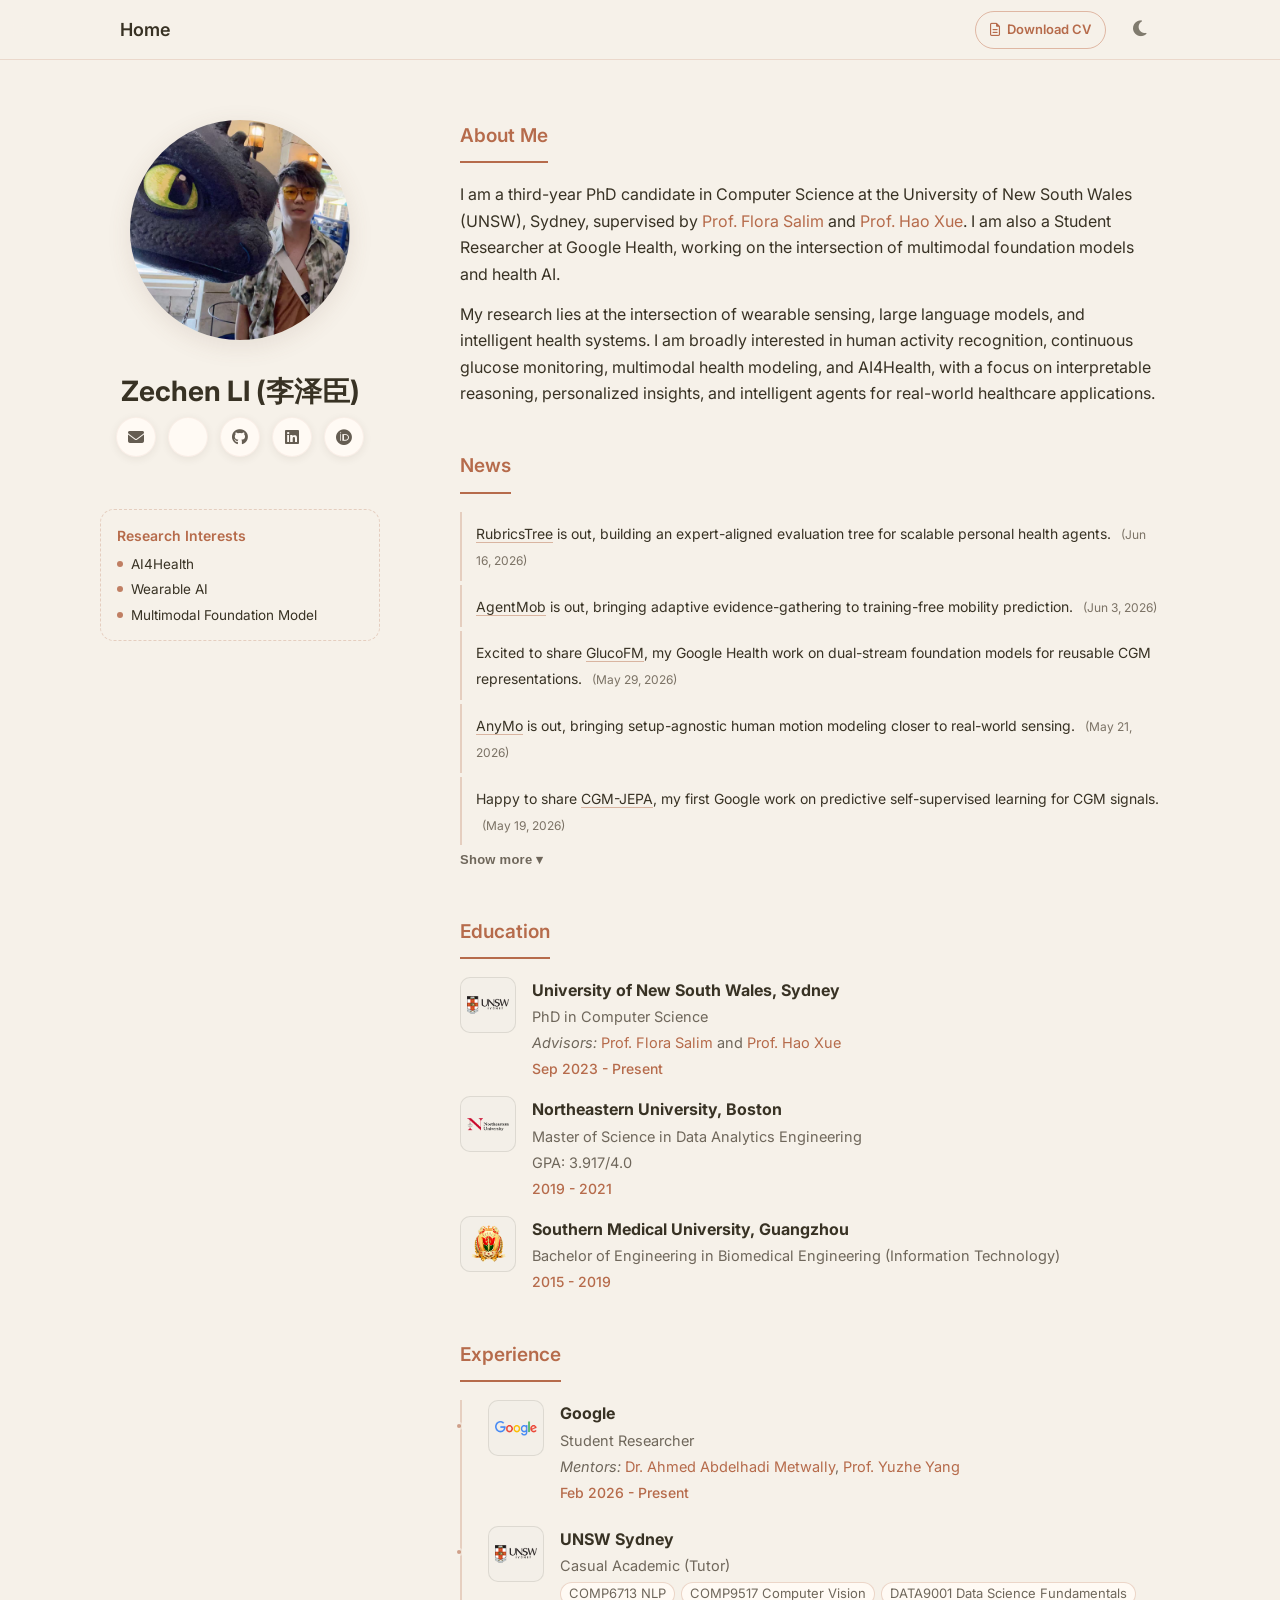
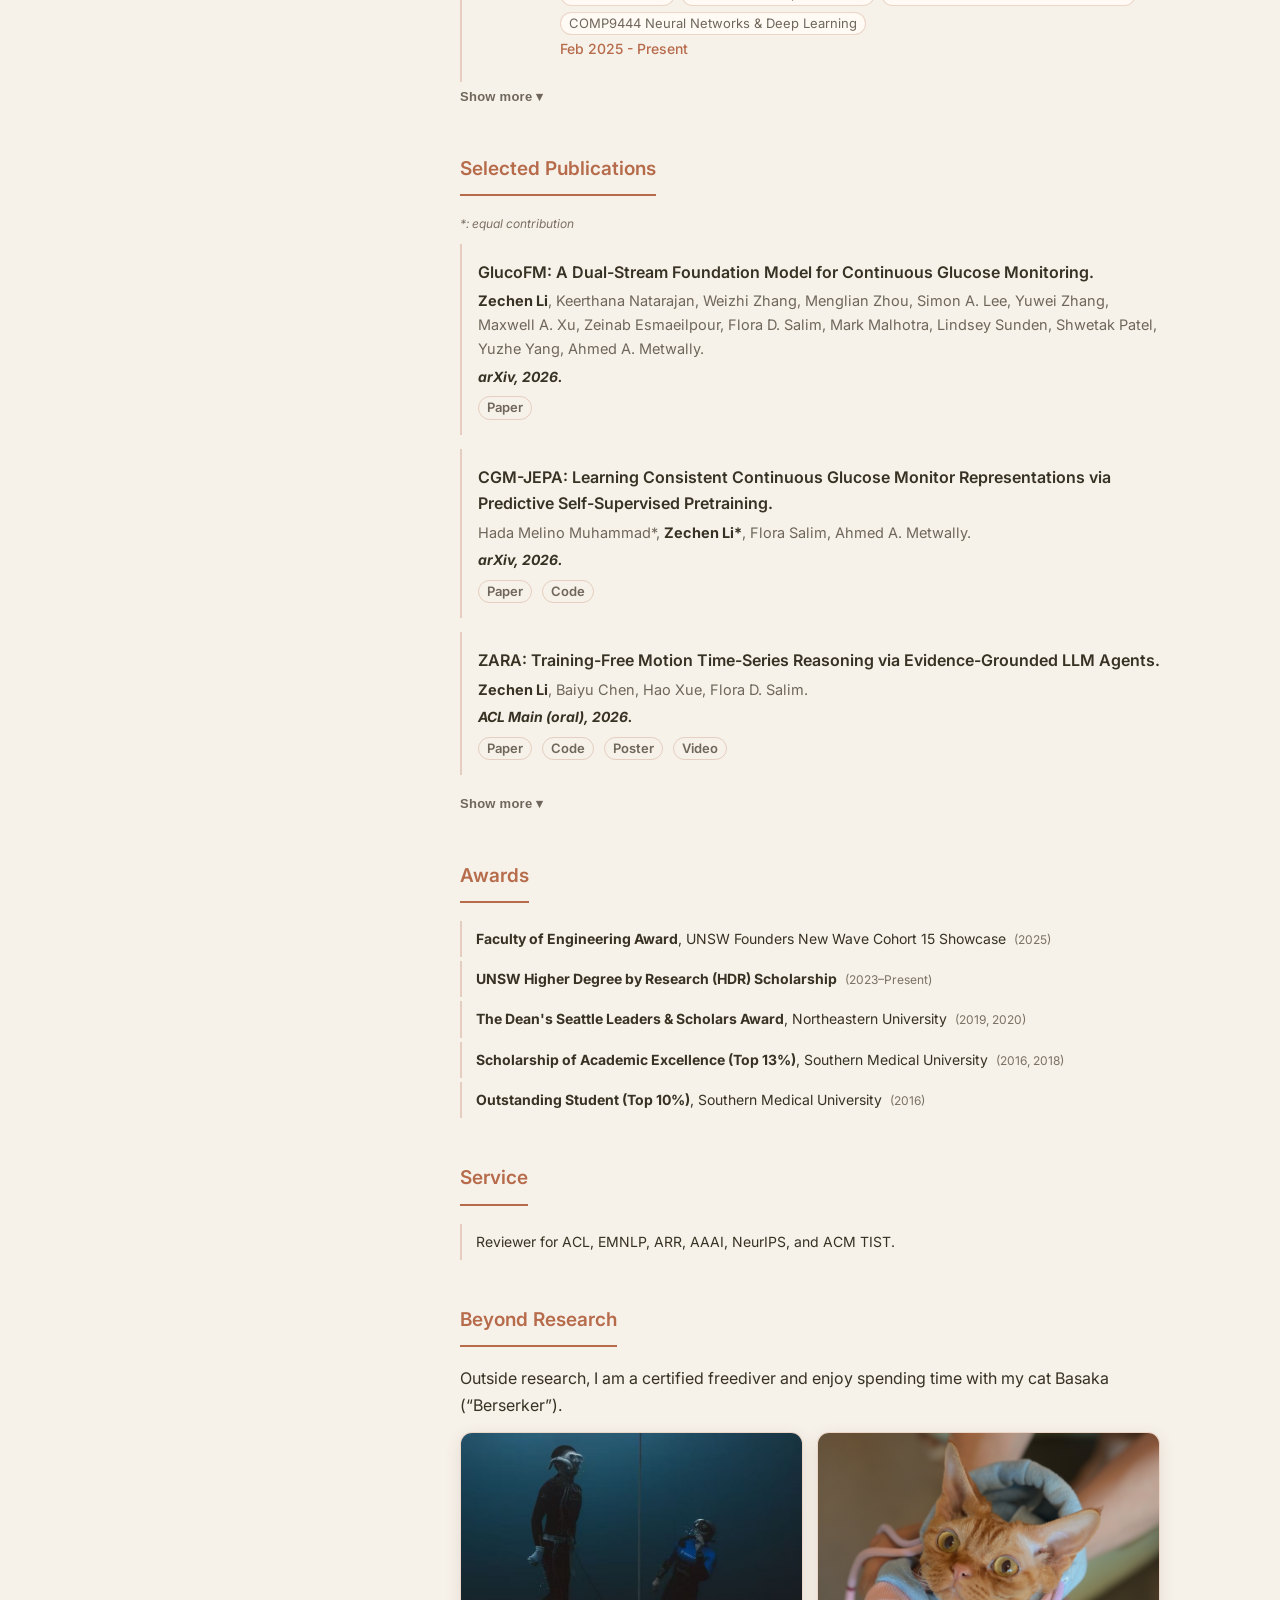
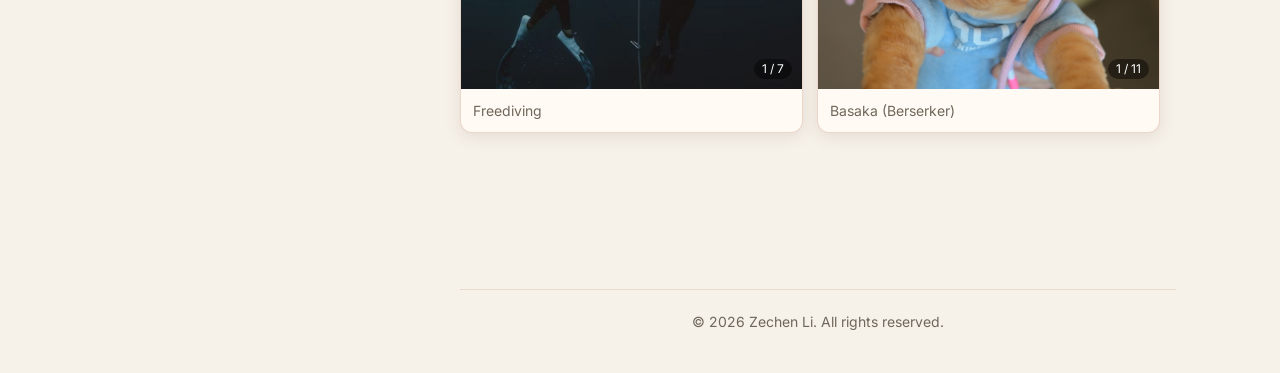
==== index.html @ b7241206 "Add ZARA poster and video links" ====
<!DOCTYPE html>
<html lang="en">
<head>
  <meta charset="UTF-8">
  <meta http-equiv="X-UA-Compatible" content="IE=edge">
  <meta name="viewport" content="width=device-width, initial-scale=1">
  <title>Zechen Li | PhD Candidate at UNSW | Google Health</title>
  <meta name="description" content="Zechen Li is a PhD candidate at UNSW and Student Researcher at Google, working on health AI with wearable sensors and large language models.">
  <meta name="keywords" content="Zechen Li, health AI, wearable sensors, large language models, human activity recognition, continuous glucose monitoring, AI4Health">
  <meta name="robots" content="index,follow,max-image-preview:large">
  <link rel="canonical" href="https://zechenli03.github.io/">
  <meta property="og:title" content="Zechen Li | PhD Candidate at UNSW | Google Health">
  <meta property="og:description" content="PhD candidate at UNSW and Student Researcher at Google, working on health AI with wearable sensors and large language models.">
  <meta property="og:type" content="website">
  <meta property="og:url" content="https://zechenli03.github.io/">
  <meta property="og:image" content="https://zechenli03.github.io/assets/img/avatar.jpg">
  <meta name="twitter:card" content="summary">
  <meta name="twitter:title" content="Zechen Li | PhD Candidate at UNSW | Google Health">
  <meta name="twitter:description" content="PhD candidate at UNSW and Student Researcher at Google, working on health AI with wearable sensors and large language models.">
  <meta name="twitter:image" content="https://zechenli03.github.io/assets/img/avatar.jpg">
  <link rel="icon" href="assets/img/favicon.svg" type="image/svg+xml">
  <script type="application/ld+json">
    {
      "@context": "https://schema.org",
      "@type": "Person",
      "@id": "https://zechenli03.github.io/#person",
      "name": "Zechen Li",
      "alternateName": "李泽臣",
      "url": "https://zechenli03.github.io/",
      "image": "https://zechenli03.github.io/assets/img/avatar.jpg",
      "description": "Zechen Li is a PhD candidate in Computer Science at UNSW Sydney and a Student Researcher at Google Health, working on wearable sensing, continuous glucose monitoring, large language models, and intelligent health systems.",
      "jobTitle": "PhD Candidate",
      "mainEntityOfPage": {
        "@type": "WebPage",
        "@id": "https://zechenli03.github.io/"
      },
      "worksFor": {
        "@type": "Organization",
        "name": "Google Health"
      },
      "alumniOf": [
        {
          "@type": "CollegeOrUniversity",
          "name": "Northeastern University"
        },
        {
          "@type": "CollegeOrUniversity",
          "name": "Southern Medical University"
        }
      ],
      "affiliation": [
        {
          "@type": "CollegeOrUniversity",
          "name": "University of New South Wales",
          "alternateName": "UNSW Sydney"
        },
        {
          "@type": "Organization",
          "name": "Google Health"
        }
      ],
      "knowsAbout": [
        "Health AI",
        "Wearable sensing",
        "Continuous glucose monitoring",
        "Large language models",
        "Human activity recognition",
        "Multimodal foundation models",
        "AI4Health"
      ],
      "sameAs": [
        "https://scholar.google.com/citations?user=EVOzBF4AAAAJ&hl=en",
        "https://github.com/zechenli03",
        "https://www.linkedin.com/in/zechen-li/",
        "https://orcid.org/0009-0001-6900-833X"
      ]
    }
  </script>

  <link rel="preconnect" href="https://fonts.googleapis.com">
  <link rel="preconnect" href="https://fonts.gstatic.com" crossorigin>
  <link href="https://fonts.googleapis.com/css2?family=Inter:wght@300;400;500;600;700&display=swap" rel="stylesheet">

  <link rel="stylesheet" href="https://cdnjs.cloudflare.com/ajax/libs/academicons/1.8.6/css/academicons.min.css" integrity="sha256-uFVgMKfistnJAfoCUQigIl+JfUaP47GrRKjf6CTPVmw=" crossorigin="anonymous">
  <link rel="stylesheet" href="https://cdnjs.cloudflare.com/ajax/libs/font-awesome/6.5.2/css/all.min.css" crossorigin="anonymous" referrerpolicy="no-referrer">

  <link rel="stylesheet" href="assets/css/font_sans_serif.css">
  <link rel="stylesheet" href="assets/css/theme-luka.css">
</head>
<body class="theme-luka">
  <nav class="top-nav">
    <div class="nav-container">
      <div class="nav-left">
        <a href="./">Home</a>
      </div>
      <div class="nav-right">
        <a class="cv-top-link" href="assets/cv/Zechen%20Li%20-%20Resume.pdf" target="_blank" rel="noopener" aria-label="Download CV">
          <i class="fa-regular fa-file-lines"></i>
          <span class="cv-top-text">Download CV</span>
        </a>
        <button id="themeToggle" class="theme-toggle" title="Toggle theme" aria-label="Toggle theme">
          <i class="fa-solid fa-moon"></i>
        </button>
      </div>
    </div>
  </nav>

  <div class="wrapper">
    <header class="sidebar">
      <div class="profile-card">
        <a class="image avatar">
          <img src="assets/img/avatar.jpg" alt="Zechen Li profile photo">
        </a>

        <h1 class="site-name">Zechen LI (李泽臣)</h1>

        <div class="social-icons">
          <a href="mailto:zechen.li@unsw.edu.au" title="Email"><i class="fa-solid fa-envelope"></i></a>
          <a href="https://scholar.google.com/citations?user=EVOzBF4AAAAJ&hl=en" title="Google Scholar" rel="me"><i class="ai ai-google-scholar"></i></a>
          <a href="https://github.com/zechenli03" title="GitHub" rel="me"><i class="fa-brands fa-github"></i></a>
          <a href="https://www.linkedin.com/in/zechen-li/" title="LinkedIn" rel="me"><i class="fa-brands fa-linkedin"></i></a>
          <a href="https://orcid.org/0009-0001-6900-833X" title="ORCID" rel="me"><i class="fa-brands fa-orcid"></i></a>
        </div>

        <div class="visitor-card">
          <div class="visitor-card-title collab-title">Research Interests</div>
          <div class="visitor-card-body">
            <div class="collab-keywords" aria-label="Collaboration interests">
              <span>AI4Health</span>
              <span>Wearable AI</span>
              <span>Multimodal Foundation Model</span>
            </div>
          </div>
        </div>
      </div>
    </header>

    <section class="content">
      <div class="section" id="about">
        <h2 class="section-title">About Me</h2>
        <div class="section-body">
          <p>I am a third-year PhD candidate in Computer Science at the University of New South Wales (UNSW), Sydney, supervised by <a href="https://fsalim.github.io/" target="_blank" rel="noopener">Prof. Flora Salim</a> and <a href="https://haoxue01.github.io/" target="_blank" rel="noopener">Prof. Hao Xue</a>. I am also a Student Researcher at Google Health, working on the intersection of multimodal foundation models and health AI.</p>
          <p>My research lies at the intersection of wearable sensing, large language models, and intelligent health systems. I am broadly interested in human activity recognition, continuous glucose monitoring, multimodal health modeling, and AI4Health, with a focus on interpretable reasoning, personalized insights, and intelligent agents for real-world healthcare applications.</p>
        </div>
      </div>

      <div class="section" id="news">
        <h2 class="section-title">News</h2>
        <div class="section-body">
          <ul class="news-list" id="newsList" data-preview-count="5">
            <li class="news-item collapsible-item">
              <span class="news-text"><a href="https://arxiv.org/abs/2606.18203" target="_blank" rel="noopener">RubricsTree</a> is out, building an expert-aligned evaluation tree for scalable personal health agents.</span>
              <span class="news-date">(Jun 16, 2026)</span>
            </li>
            <li class="news-item collapsible-item">
              <span class="news-text"><a href="https://arxiv.org/abs/2606.05130" target="_blank" rel="noopener">AgentMob</a> is out, bringing adaptive evidence-gathering to training-free mobility prediction.</span>
              <span class="news-date">(Jun 3, 2026)</span>
            </li>
            <li class="news-item collapsible-item">
              <span class="news-text">Excited to share <a href="https://arxiv.org/abs/2605.30865" target="_blank" rel="noopener">GlucoFM</a>, my Google Health work on dual-stream foundation models for reusable CGM representations.</span>
              <span class="news-date">(May 29, 2026)</span>
            </li>
            <li class="news-item collapsible-item">
              <span class="news-text"><a href="https://arxiv.org/abs/2605.22715" target="_blank" rel="noopener">AnyMo</a> is out, bringing setup-agnostic human motion modeling closer to real-world sensing.</span>
              <span class="news-date">(May 21, 2026)</span>
            </li>
            <li class="news-item collapsible-item">
              <span class="news-text">Happy to share <a href="https://arxiv.org/abs/2605.00933" target="_blank" rel="noopener">CGM-JEPA</a>, my first Google work on predictive self-supervised learning for CGM signals.</span>
              <span class="news-date">(May 19, 2026)</span>
            </li>
            <li class="news-item collapsible-item">
              <span class="news-text"><a href="https://arxiv.org/abs/2605.10064" target="_blank" rel="noopener">MAGE</a> is out, helping LLM agents improve with the knowledge graphs they co-evolve.</span>
              <span class="news-date">(May 11, 2026)</span>
            </li>
            <li class="news-item collapsible-item">
              <span class="news-text">Thrilled that <a href="https://arxiv.org/abs/2508.04038" target="_blank" rel="noopener">ZARA</a> has been accepted to ACL 2026 as an oral presentation! See you in San Diego!</span>
              <span class="news-date">(Apr 9, 2026)</span>
            </li>
            <li class="news-item collapsible-item">
              <span class="news-text"><a href="https://arxiv.org/abs/2503.07259" target="_blank" rel="noopener">COMODO</a> accepted to IMWUT / UbiComp 2026. See you in Shanghai!</span>
              <span class="news-date">(Apr 1, 2026)</span>
            </li>
            <li class="news-item collapsible-item">
              <span class="news-text">Started as a Student Researcher at Google Health in Mountain View.</span>
              <span class="news-date">(Feb 2, 2026)</span>
            </li>
            <li class="news-item collapsible-item">
              <span class="news-text"><a href="https://aclanthology.org/2025.emnlp-main.19/" target="_blank" rel="noopener">SensorLLM</a> accepted to EMNLP 2025. See you in Suzhou!</span>
              <span class="news-date">(Aug 20, 2025)</span>
            </li>
          </ul>
          <button class="collapse-toggle" type="button" data-collapse-toggle data-target="newsList" aria-expanded="false">
            Show more <span aria-hidden="true">&#9662;</span>
          </button>
        </div>
      </div>

      <div class="section" id="education">
        <h2 class="section-title">Education</h2>
        <div class="section-body">
          <div class="card">
            <div class="experience-item">
              <img src="assets/img/institutions/unsw.png" alt="UNSW logo" class="institution-logo">
              <div class="experience-content">
                <p class="exp-title"><strong>University of New South Wales, Sydney</strong></p>
                <p class="exp-detail">PhD in Computer Science</p>
                <p class="exp-detail"><em>Advisors:</em> <a href="https://fsalim.github.io/" target="_blank" rel="noopener">Prof. Flora Salim</a> and <a href="https://haoxue01.github.io/" target="_blank" rel="noopener">Prof. Hao Xue</a></p>
                <p class="exp-period">Sep 2023 - Present</p>
              </div>
            </div>
          </div>

          <div class="card">
            <div class="experience-item">
              <img src="assets/img/institutions/northeastern.png" alt="Northeastern University logo" class="institution-logo">
              <div class="experience-content">
                <p class="exp-title"><strong>Northeastern University, Boston</strong></p>
                <p class="exp-detail">Master of Science in Data Analytics Engineering</p>
                <p class="exp-detail">GPA: 3.917/4.0</p>
                <p class="exp-period">2019 - 2021</p>
              </div>
            </div>
          </div>

          <div class="card">
            <div class="experience-item">
              <img src="assets/img/institutions/smu.png" alt="Southern Medical University logo" class="institution-logo">
              <div class="experience-content">
                <p class="exp-title"><strong>Southern Medical University, Guangzhou</strong></p>
                <p class="exp-detail">Bachelor of Engineering in Biomedical Engineering (Information Technology)</p>
                <p class="exp-period">2015 - 2019</p>
              </div>
            </div>
          </div>
        </div>
      </div>

      <div class="section" id="experience">
        <h2 class="section-title">Experience</h2>
        <div class="section-body" id="experienceList" data-preview-count="2">
          <div class="card timeline-item collapsible-item">
            <div class="experience-item">
              <img src="assets/img/institutions/google.png" alt="Google logo" class="institution-logo">
              <div class="experience-content">
                <p class="exp-title"><strong>Google</strong></p>
                <p class="exp-detail">Student Researcher</p>
                <p class="exp-detail"><em>Mentors:</em> <a href="https://www.linkedin.com/in/aametwally/" target="_blank" rel="noopener">Dr. Ahmed Abdelhadi Metwally</a>, <a href="https://www.linkedin.com/in/yuzhe-yang-6809b2131/" target="_blank" rel="noopener">Prof. Yuzhe Yang</a></p>
                <p class="exp-period">Feb 2026 - Present</p>
              </div>
            </div>
          </div>

          <div class="card timeline-item collapsible-item">
            <div class="experience-item">
              <img src="assets/img/institutions/unsw.png" alt="UNSW logo" class="institution-logo">
              <div class="experience-content">
                <p class="exp-title"><strong>UNSW Sydney</strong></p>
                <p class="exp-detail">Casual Academic (Tutor)</p>
                <div class="course-list" aria-label="Taught courses">
                  <span class="course-chip">COMP6713 NLP</span>
                  <span class="course-chip">COMP9517 Computer Vision</span>
                  <span class="course-chip">DATA9001 Data Science Fundamentals</span>
                  <span class="course-chip">COMP9444 Neural Networks &amp; Deep Learning</span>
                </div>
                <p class="exp-period">Feb 2025 - Present</p>
              </div>
            </div>
          </div>

          <div class="card timeline-item collapsible-item">
            <div class="experience-item">
              <img src="assets/img/institutions/sutd.png" alt="SUTD logo" class="institution-logo">
              <div class="experience-content">
                <p class="exp-title"><strong>Singapore University of Technology and Design</strong></p>
                <p class="exp-detail">Visiting Researcher</p>
                <p class="exp-detail"><em>Advisor:</em> <a href="https://scholar.google.com/citations?user=n41KN9AAAAAJ&hl=en" target="_blank" rel="noopener">Prof. Wei Lu</a></p>
                <p class="exp-period">Mar 2023 - Jul 2023</p>
              </div>
            </div>
          </div>

          <div class="card timeline-item collapsible-item">
            <div class="experience-item">
              <img src="assets/img/institutions/ku.png" alt="University of Copenhagen logo" class="institution-logo">
              <div class="experience-content">
                <p class="exp-title"><strong>University of Copenhagen</strong></p>
                <p class="exp-detail">Research Assistant (Part-time)</p>
                <p class="exp-detail"><em>Advisor:</em> <a href="https://anderssoegaard.github.io/" target="_blank" rel="noopener">Prof. Anders S&#248;gaard</a></p>
                <p class="exp-period">Aug 2021 - Aug 2022</p>
              </div>
            </div>
          </div>

          <div class="card timeline-item collapsible-item">
            <div class="experience-item">
              <img src="assets/img/institutions/ucsd.png" alt="UC San Diego logo" class="institution-logo">
              <div class="experience-content">
                <p class="exp-title"><strong>UC San Diego</strong></p>
                <p class="exp-detail">Research Assistant (Part-time)</p>
                <p class="exp-detail"><em>Advisor:</em> <a href="https://pengtaoxie.github.io/" target="_blank" rel="noopener">Prof. Pengtao Xie</a></p>
                <p class="exp-period">Jun 2020 - Mar 2021</p>
              </div>
            </div>
          </div>
          <button class="collapse-toggle" type="button" data-collapse-toggle data-target="experienceList" aria-expanded="false">
            Show more <span aria-hidden="true">&#9662;</span>
          </button>
        </div>
      </div>

      <div class="section" id="publications">
        <h2 class="section-title">Selected Publications</h2>
        <div class="section-body">
          <div class="publications">
            <p class="pub-note"><em>*: equal contribution</em></p>
            <ol class="bibliography" id="publicationsList" data-preview-count="3">
              <li class="collapsible-item">
                <div class="pub-row">
                  <div class="pub-content">
                    <div class="title">GlucoFM: A Dual-Stream Foundation Model for Continuous Glucose Monitoring.</div>
                    <div class="author"><strong>Zechen Li</strong>, Keerthana Natarajan, Weizhi Zhang, Menglian Zhou, Simon A. Lee, Yuwei Zhang, Maxwell A. Xu, Zeinab Esmaeilpour, Flora D. Salim, Mark Malhotra, Lindsey Sunden, Shwetak Patel, Yuzhe Yang, Ahmed A. Metwally.</div>
                    <div class="periodical"><em><strong>arXiv, 2026.</strong></em></div>
                    <div class="links"><a href="https://arxiv.org/abs/2605.30865" target="_blank" rel="noopener">Paper</a></div>
                  </div>
                </div>
              </li>
              <li class="collapsible-item">
                <div class="pub-row">
                  <div class="pub-content">
                    <div class="title">CGM-JEPA: Learning Consistent Continuous Glucose Monitor Representations via Predictive Self-Supervised Pretraining.</div>
                    <div class="author">Hada Melino Muhammad*, <strong>Zechen Li*</strong>, Flora Salim, Ahmed A. Metwally.</div>
                    <div class="periodical"><em><strong>arXiv, 2026.</strong></em></div>
                    <div class="links"><a href="https://arxiv.org/abs/2605.00933" target="_blank" rel="noopener">Paper</a> <a href="https://github.com/cruiseresearchgroup/CGM-JEPA" target="_blank" rel="noopener">Code</a></div>
                  </div>
                </div>
              </li>
              <li class="collapsible-item">
                <div class="pub-row">
                  <div class="pub-content">
                    <div class="title">ZARA: Training-Free Motion Time-Series Reasoning via Evidence-Grounded LLM Agents.</div>
                    <div class="author"><strong>Zechen Li</strong>, Baiyu Chen, Hao Xue, Flora D. Salim.</div>
                    <div class="periodical"><em><strong>ACL Main (oral), 2026.</strong></em></div>
                    <div class="links"><a href="https://aclanthology.org/2026.acl-long.684/" target="_blank" rel="noopener">Paper</a> <a href="https://github.com/zechenli03/ZARA" target="_blank" rel="noopener">Code</a> <a href="https://underline.io/events/524/sessions/22802/lecture/149446-zara-training-free-motion-time-series-reasoning-via-evidence-grounded-llm-agents?tab=poster" target="_blank" rel="noopener">Poster</a> <a href="https://underline.io/events/524/sessions/22802/lecture/149446-zara-training-free-motion-time-series-reasoning-via-evidence-grounded-llm-agents" target="_blank" rel="noopener">Video</a></div>
                  </div>
                </div>
              </li>
              <li class="collapsible-item">
                <div class="pub-row">
                  <div class="pub-content">
                    <div class="title">SensorLLM: Aligning Large Language Models with Motion Sensors for Human Activity Recognition.</div>
                    <div class="author"><strong>Zechen Li</strong>, Shohreh Deldari, Linyao Chen, Hao Xue, Flora D. Salim.</div>
                    <div class="periodical"><em><strong>EMNLP Main, 2025.</strong></em></div>
                    <div class="links"><a href="https://aclanthology.org/2025.emnlp-main.19/" target="_blank" rel="noopener">Paper</a> <a href="https://github.com/cruiseresearchgroup/SensorLLM" target="_blank" rel="noopener">Code</a> <a href="https://underline.io/events/502/posters/20833/poster/129771-sensorllm-aligning-large-language-models-with-motion-sensors-for-human-activity-recognition?tab=poster" target="_blank" rel="noopener">Poster</a> <a href="https://underline.io/events/502/posters/20833/poster/129771-sensorllm-aligning-large-language-models-with-motion-sensors-for-human-activity-recognition?tab=video" target="_blank" rel="noopener">Video</a></div>
                  </div>
                </div>
              </li>
              <li class="collapsible-item">
                <div class="pub-row">
                  <div class="pub-content">
                    <div class="title">QLEVR: A Diagnostic Dataset for Quantificational Language and Elementary Visual Reasoning.</div>
                    <div class="author"><strong>Zechen Li</strong>, Anders S&#248;gaard.</div>
                    <div class="periodical"><em><strong>NAACL Findings, 2022.</strong></em></div>
                    <div class="links"><a href="https://aclanthology.org/2022.findings-naacl.73/" target="_blank" rel="noopener">Paper</a> <a href="https://github.com/zechenli03/QLEVR" target="_blank" rel="noopener">Code</a></div>
                  </div>
                </div>
              </li>
              <li class="collapsible-item">
                <div class="pub-row">
                  <div class="pub-content">
                    <div class="title">Self-supervised Regularization for Text Classification.</div>
                    <div class="author">Meng Zhou*, <strong>Zechen Li*</strong>, Pengtao Xie.</div>
                    <div class="periodical"><em><strong>TACL, 2021. Oral Presentation at NAACL 2021</strong></em></div>
                    <div class="links"><a href="https://direct.mit.edu/tacl/article/doi/10.1162/tacl_a_00389/102845/Self-supervised-Regularization-for-Text" target="_blank" rel="noopener">Paper</a> <a href="https://github.com/zechenli03/SSReg" target="_blank" rel="noopener">Code</a> <a href="https://aclanthology.org/2021.tacl-1.39.mp4" target="_blank" rel="noopener">Video</a></div>
                  </div>
                </div>
              </li>
              <li class="collapsible-item">
                <div class="pub-row">
                  <div class="pub-content">
                    <div class="title">RubricsTree: Scalable and Evolving Open-Ended Evaluation of Personal Health Agents across Health Memory and Medical Skills.</div>
                    <div class="author">Weizhi Zhang, <strong>Zechen Li</strong>, Hamid Palangi, Ben Graef, A. Ali Heydari, Simon A. Lee, Salman Rahman, Ray Luo, Zeinab Esmaeilpour, Erik Schenck, Chloe Zhang, Yamin Li, Menglian Zhou, Philip S. Yu, Daniel McDuff, Lindsey Sunden, Mark Malhotra, Shwetak Patel, Ahmed A. Metwally.</div>
                    <div class="periodical"><em><strong>arXiv, 2026.</strong></em></div>
                    <div class="links"><a href="https://arxiv.org/abs/2606.18203" target="_blank" rel="noopener">Paper</a></div>
                  </div>
                </div>
              </li>
              <li class="collapsible-item">
                <div class="pub-row">
                  <div class="pub-content">
                    <div class="title">Towards Efficient and Evidence-Grounded Mobility Prediction with LLM-Driven Agent.</div>
                    <div class="author">Linyao Chen, Qinlao Zhao, <strong>Zechen Li</strong>, Mingming Li, Likun Ni, Jinyu Chen, Yuhao Yao, Xuan Song, Noboru Koshizuka, Hiroki Kobayashi.</div>
                    <div class="periodical"><em><strong>arXiv, 2026.</strong></em></div>
                    <div class="links"><a href="https://arxiv.org/abs/2606.05130" target="_blank" rel="noopener">Paper</a> <a href="https://github.com/Unknown-zoo/AgentMob" target="_blank" rel="noopener">Code</a></div>
                  </div>
                </div>
              </li>
              <li class="collapsible-item">
                <div class="pub-row">
                  <div class="pub-content">
                    <div class="title">AnyMo: Geometry-Aware Setup-Agnostic Modeling of Human Motion in the Wild.</div>
                    <div class="author">Baiyu Chen, <strong>Zechen Li</strong>, Wilson Wongso, Lihuan Li, Xiachong Lin, Hao Xue, Benjamin Tag, Flora Salim.</div>
                    <div class="periodical"><em><strong>arXiv, 2026.</strong></em></div>
                    <div class="links"><a href="https://arxiv.org/abs/2605.22715" target="_blank" rel="noopener">Paper</a> <a href="https://baiyuchen.com/project/AnyMo" target="_blank" rel="noopener">Project</a> <a href="https://github.com/Breezelled/AnyMo" target="_blank" rel="noopener">Code</a></div>
                  </div>
                </div>
              </li>
              <li class="collapsible-item">
                <div class="pub-row">
                  <div class="pub-content">
                    <div class="title">MAGE: Multi-Agent Self-Evolution with Co-Evolutionary Knowledge Graphs.</div>
                    <div class="author">Ruiyi Yang, <strong>Zechen Li</strong>, Hao Xue, Imran Razzak, Flora D. Salim.</div>
                    <div class="periodical"><em><strong>arXiv, 2026.</strong></em></div>
                    <div class="links"><a href="https://arxiv.org/abs/2605.10064" target="_blank" rel="noopener">Paper</a></div>
                  </div>
                </div>
              </li>
              <li class="collapsible-item">
                <div class="pub-row">
                  <div class="pub-content">
                    <div class="title">COMODO: Cross-modal Video-to-IMU Distillation for Efficient Egocentric Human Activity Recognition.</div>
                    <div class="author">Baiyu Chen, Wilson Wongso, <strong>Zechen Li</strong>, Yonchanok Khaokaew, Hao Xue, Flora Salim.</div>
                    <div class="periodical"><em><strong>IMWUT/UbiComp, 2026.</strong></em></div>
                    <div class="links"><a href="https://arxiv.org/abs/2503.07259" target="_blank" rel="noopener">Paper</a> <a href="https://github.com/cruiseresearchgroup/COMODO" target="_blank" rel="noopener">Code</a></div>
                  </div>
                </div>
              </li>
              <li class="collapsible-item">
                <div class="pub-row">
                  <div class="pub-content">
                    <div class="title">On the Generation of Medical Dialogs for COVID-19.</div>
                    <div class="author">Meng Zhou, <strong>Zechen Li</strong>, Bowen Tan, Guangtao Zeng, Wenmian Yang, Xuehai He, Zeqian Ju, Subrato Chakravorty, Shu Chen, Xingyi Yang, Yichen Zhang, Qingyang Wu, Zhou Yu, Kun Xu, Eric Xing, Pengtao Xie.</div>
                    <div class="periodical"><em><strong>ACL Short Paper, 2021.</strong></em></div>
                    <div class="links"><a href="https://aclanthology.org/2021.acl-short.112/" target="_blank" rel="noopener">Paper</a></div>
                  </div>
                </div>
              </li>
            </ol>
            <button class="collapse-toggle" type="button" data-collapse-toggle data-target="publicationsList" aria-expanded="false">
              Show more <span aria-hidden="true">&#9662;</span>
            </button>
          </div>
        </div>
      </div>

      <div class="section" id="awards">
        <h2 class="section-title">Awards</h2>
        <div class="section-body">
          <div class="awards-grid">
            <div class="award-item">
              <span class="award-icon">•</span>
              <div class="award-text"><strong>Faculty of Engineering Award</strong>, UNSW Founders New Wave Cohort 15 Showcase <span class="award-date">(2025)</span></div>
            </div>
            <div class="award-item">
              <span class="award-icon">•</span>
              <div class="award-text"><strong>UNSW Higher Degree by Research (HDR) Scholarship</strong> <span class="award-date">(2023–Present)</span></div>
            </div>
            <div class="award-item">
              <span class="award-icon">•</span>
              <div class="award-text"><strong>The Dean's Seattle Leaders &amp; Scholars Award</strong>, Northeastern University <span class="award-date">(2019, 2020)</span></div>
            </div>
            <div class="award-item">
              <span class="award-icon">•</span>
              <div class="award-text"><strong>Scholarship of Academic Excellence (Top 13%)</strong>, Southern Medical University <span class="award-date">(2016, 2018)</span></div>
            </div>
            <div class="award-item">
              <span class="award-icon">•</span>
              <div class="award-text"><strong>Outstanding Student (Top 10%)</strong>, Southern Medical University <span class="award-date">(2016)</span></div>
            </div>
          </div>
        </div>
      </div>

      <div class="section" id="service">
        <h2 class="section-title">Service</h2>
        <div class="section-body">
          <div class="awards-grid">
            <div class="award-item">
              <span class="award-icon">•</span>
              <div class="award-text">Reviewer for ACL, EMNLP, ARR, AAAI, NeurIPS, and ACM TIST.</div>
            </div>
          </div>
        </div>
      </div>

      <div class="section" id="outside-research">
        <h2 class="section-title">Beyond Research</h2>
        <div class="section-body">
          <p>Outside research, I am a certified freediver and enjoy spending time with my cat Basaka (“Berserker”).</p>
          <div class="life-grid">
            <figure class="life-card">
              <div class="photo-carousel" data-carousel>
                <button class="carousel-btn prev" type="button" aria-label="Previous photo">&#10094;</button>
                <div class="carousel-viewport">
                  <div class="carousel-track">
                    <img class="carousel-slide" src="assets/img/freediver/01.jpg" alt="Freediving photo 1" loading="lazy">
                    <img class="carousel-slide" src="assets/img/freediver/02.jpg" alt="Freediving photo 2" loading="lazy">
                    <img class="carousel-slide" src="assets/img/freediver/03.jpg" alt="Freediving photo 3" loading="lazy">
                    <img class="carousel-slide" src="assets/img/freediver/04.jpg" alt="Freediving photo 4" loading="lazy">
                    <img class="carousel-slide" src="assets/img/freediver/05.jpg" alt="Freediving photo 5" loading="lazy">
                    <img class="carousel-slide" src="assets/img/freediver/06.jpg" alt="Freediving photo 6" loading="lazy">
                    <img class="carousel-slide" src="assets/img/freediver/07.jpg" alt="Freediving photo 7" loading="lazy">
                  </div>
                </div>
                <button class="carousel-btn next" type="button" aria-label="Next photo">&#10095;</button>
                <div class="carousel-indicator" aria-live="polite"></div>
              </div>
              <figcaption>Freediving</figcaption>
            </figure>
            <figure class="life-card">
              <div class="photo-carousel" data-carousel>
                <button class="carousel-btn prev" type="button" aria-label="Previous photo">&#10094;</button>
                <div class="carousel-viewport">
                  <div class="carousel-track">
                    <img class="carousel-slide" src="assets/img/basaka/01.JPG" alt="Basaka photo 1" loading="lazy">
                    <img class="carousel-slide" src="assets/img/basaka/02.JPG" alt="Basaka photo 2" loading="lazy">
                    <img class="carousel-slide" src="assets/img/basaka/03.JPG" alt="Basaka photo 3" loading="lazy">
                    <img class="carousel-slide" src="assets/img/basaka/04.JPG" alt="Basaka photo 4" loading="lazy">
                    <img class="carousel-slide" src="assets/img/basaka/05.JPG" alt="Basaka photo 5" loading="lazy">
                    <img class="carousel-slide" src="assets/img/basaka/06.JPG" alt="Basaka photo 6" loading="lazy">
                    <img class="carousel-slide" src="assets/img/basaka/07.JPG" alt="Basaka photo 7" loading="lazy">
                    <img class="carousel-slide" src="assets/img/basaka/08.JPG" alt="Basaka photo 8" loading="lazy">
                    <img class="carousel-slide" src="assets/img/basaka/09.JPG" alt="Basaka photo 9" loading="lazy">
                    <img class="carousel-slide" src="assets/img/basaka/10.JPG" alt="Basaka photo 10" loading="lazy">
                    <img class="carousel-slide" src="assets/img/basaka/11.JPG" alt="Basaka photo 11" loading="lazy">
                  </div>
                </div>
                <button class="carousel-btn next" type="button" aria-label="Next photo">&#10095;</button>
                <div class="carousel-indicator" aria-live="polite"></div>
              </div>
              <figcaption>Basaka (Berserker)</figcaption>
            </figure>
          </div>
        </div>
      </div>
    </section>

    <footer class="site-footer">
      <p>
        &copy; 2026 Zechen Li. All rights reserved.
      </p>
    </footer>
  </div>

  <div id="imageLightbox" class="image-lightbox" aria-hidden="true">
    <button id="lightboxPrev" class="lightbox-nav prev" type="button" aria-label="Previous image">&#10094;</button>
    <button id="lightboxNext" class="lightbox-nav next" type="button" aria-label="Next image">&#10095;</button>
    <button id="lightboxClose" class="lightbox-close" type="button" aria-label="Close preview">&times;</button>
    <img id="lightboxImage" class="lightbox-image" src="" alt="Expanded photo">
  </div>

  <script src="assets/js/scale.fix.js"></script>
  <script>
    (function() {
      const themeToggle = document.getElementById('themeToggle');
      const icon = themeToggle.querySelector('i');

      function setTheme(isDark) {
        document.documentElement.setAttribute('data-theme', isDark ? 'dark' : 'light');
        icon.classList.toggle('fa-sun', isDark);
        icon.classList.toggle('fa-moon', !isDark);
        localStorage.setItem('theme', isDark ? 'dark' : 'light');
      }

      const savedTheme = localStorage.getItem('theme');
      const prefersDark = window.matchMedia('(prefers-color-scheme: dark)').matches;
      setTheme(savedTheme ? savedTheme === 'dark' : prefersDark);

      themeToggle.addEventListener('click', function() {
        const isDark = document.documentElement.getAttribute('data-theme') === 'dark';
        setTheme(!isDark);
      });

      function initCarousels() {
        const carousels = document.querySelectorAll('[data-carousel]');

        carousels.forEach(function(carousel) {
          const track = carousel.querySelector('.carousel-track');
          const slides = carousel.querySelectorAll('.carousel-slide');
          const prevBtn = carousel.querySelector('.carousel-btn.prev');
          const nextBtn = carousel.querySelector('.carousel-btn.next');
          const indicator = carousel.querySelector('.carousel-indicator');
          const viewport = carousel.querySelector('.carousel-viewport');
          let index = 0;
          let touchStartX = 0;

          if (!slides.length) return;

          function update() {
            track.style.transform = 'translateX(' + (-index * 100) + '%)';
            indicator.textContent = (index + 1) + ' / ' + slides.length;
          }

          function move(step) {
            index = (index + step + slides.length) % slides.length;
            update();
          }

          prevBtn.addEventListener('click', function() { move(-1); });
          nextBtn.addEventListener('click', function() { move(1); });

          viewport.addEventListener('touchstart', function(event) {
            touchStartX = event.changedTouches[0].clientX;
          }, { passive: true });

          viewport.addEventListener('touchend', function(event) {
            const deltaX = event.changedTouches[0].clientX - touchStartX;
            if (Math.abs(deltaX) < 40) return;
            move(deltaX < 0 ? 1 : -1);
          }, { passive: true });

          if (slides.length === 1) {
            prevBtn.style.display = 'none';
            nextBtn.style.display = 'none';
          }

          update();
        });
      }

      function initSectionCollapsibles() {
        const toggles = document.querySelectorAll('[data-collapse-toggle]');

        toggles.forEach(function(toggle) {
          const targetId = toggle.getAttribute('data-target');
          const target = document.getElementById(targetId);
          if (!target) return;

          const previewCount = parseInt(target.getAttribute('data-preview-count') || '3', 10);
          const items = Array.from(target.querySelectorAll('.collapsible-item'));
          let expanded = false;

          if (items.length <= previewCount) {
            toggle.style.display = 'none';
            return;
          }

          function render() {
            items.forEach(function(item, idx) {
              item.classList.toggle('is-collapsed-item', !expanded && idx >= previewCount);
            });
            toggle.setAttribute('aria-expanded', expanded ? 'true' : 'false');
            toggle.innerHTML = expanded
              ? 'Show less <span aria-hidden="true">&#9652;</span>'
              : 'Show more <span aria-hidden="true">&#9662;</span>';
          }

          toggle.addEventListener('click', function() {
            expanded = !expanded;
            render();
          });

          render();
        });
      }

      function initImageLightbox() {
        const lightbox = document.getElementById('imageLightbox');
        const lightboxImage = document.getElementById('lightboxImage');
        const lightboxClose = document.getElementById('lightboxClose');
        const lightboxPrev = document.getElementById('lightboxPrev');
        const lightboxNext = document.getElementById('lightboxNext');
        const slides = document.querySelectorAll('.life-card .carousel-slide');
        let activeSlides = [];
        let activeIndex = 0;

        function renderActiveImage() {
          if (!activeSlides.length) return;
          const current = activeSlides[activeIndex];
          lightboxImage.src = current.src;
          lightboxImage.alt = current.alt || 'Expanded photo';
        }

        function toggleNavVisibility() {
          const showNav = activeSlides.length > 1;
          lightboxPrev.style.display = showNav ? 'inline-flex' : 'none';
          lightboxNext.style.display = showNav ? 'inline-flex' : 'none';
        }

        function closeLightbox() {
          lightbox.classList.remove('open');
          lightbox.setAttribute('aria-hidden', 'true');
          document.body.classList.remove('lightbox-open');
          lightboxImage.src = '';
          activeSlides = [];
          activeIndex = 0;
        }

        function move(step) {
          if (activeSlides.length < 2) return;
          activeIndex = (activeIndex + step + activeSlides.length) % activeSlides.length;
          renderActiveImage();
        }

        slides.forEach(function(slide) {
          slide.style.cursor = 'zoom-in';
          slide.addEventListener('click', function() {
            const card = slide.closest('.life-card');
            activeSlides = Array.from(card.querySelectorAll('.carousel-slide'));
            activeIndex = activeSlides.indexOf(slide);
            renderActiveImage();
            toggleNavVisibility();
            lightbox.classList.add('open');
            lightbox.setAttribute('aria-hidden', 'false');
            document.body.classList.add('lightbox-open');
          });
        });

        lightboxClose.addEventListener('click', closeLightbox);
        lightboxPrev.addEventListener('click', function(event) {
          event.stopPropagation();
          move(-1);
        });
        lightboxNext.addEventListener('click', function(event) {
          event.stopPropagation();
          move(1);
        });

        lightbox.addEventListener('click', function(event) {
          if (event.target === lightbox) closeLightbox();
        });

        document.addEventListener('keydown', function(event) {
          if (!lightbox.classList.contains('open')) return;
          if (event.key === 'Escape') closeLightbox();
          if (event.key === 'ArrowLeft') move(-1);
          if (event.key === 'ArrowRight') move(1);
        });
      }

      initCarousels();
      initSectionCollapsibles();
      initImageLightbox();

      if ('IntersectionObserver' in window) {
        const observer = new IntersectionObserver(function(entries) {
          entries.forEach(function(entry) {
            if (entry.isIntersecting) {
              entry.target.classList.add('visible');
              observer.unobserve(entry.target);
            }
          });
        }, { threshold: 0.1 });

        document.querySelectorAll('.section').forEach(function(el) {
          observer.observe(el);
        });
      } else {
        document.querySelectorAll('.section').forEach(function(el) {
          el.classList.add('visible');
        });
      }
    })();
  </script>
</body>
</html>
---- assets/css/font_sans_serif.css ----
@import url('https://fonts.googleapis.com/css2?family=Inter:wght@300;400;500;600;700&family=Ubuntu+Mono&display=swap');

body {
  background-color: #fff;
  font: 18px/1.5 "Inter", -apple-system, BlinkMacSystemFont, "Segoe UI", Roboto, Oxygen, Ubuntu, Cantarell, "Helvetica Neue", Arial, sans-serif;
  color: #595959;
  font-weight: 400;
}
---- assets/css/theme-luka.css ----
/* ============================================
   Luka Homepage
   Warm minimal academic homepage template
   ============================================ */

html {
  scroll-behavior: smooth;
}

body {
  margin: 0;
}

body.theme-luka,
body.theme-luka *,
body.theme-luka *::before,
body.theme-luka *::after {
  box-sizing: border-box;
}

:root {
  --luka-bg: #f6f1e9;
  --luka-text: #383224;
  --luka-accent: #b66b4b;
  --luka-secondary: #6f675b;
  --luka-muted: #7b7265;
  --luka-border: rgba(182, 107, 75, 0.26);
  --luka-shadow: rgba(119, 86, 63, 0.12);
  --luka-panel-bg: rgba(255, 251, 246, 0.82);
  --luka-nav-bg: rgba(246, 241, 233, 0.88);
  --luka-social-bg: #fffaf4;
  --luka-social-text: #655d52;
  --luka-footer-border: rgba(182, 107, 75, 0.18);
}

@media (prefers-color-scheme: dark) {
  :root:not([data-theme="light"]) {
    --luka-bg: #1a1917;
    --luka-text: #d1cec7;
    --luka-accent: #e28a67;
    --luka-secondary: #9b9488;
    --luka-muted: #aea79a;
    --luka-border: rgba(226, 138, 103, 0.2);
    --luka-shadow: rgba(0, 0, 0, 0.3);
    --luka-panel-bg: rgba(34, 33, 30, 0.88);
    --luka-nav-bg: rgba(26, 25, 23, 0.86);
    --luka-social-bg: #22211e;
    --luka-social-text: #d1cec7;
    --luka-footer-border: rgba(226, 138, 103, 0.15);
  }
}

[data-theme="dark"] {
  --luka-bg: #1a1917;
  --luka-text: #d1cec7;
  --luka-accent: #e28a67;
  --luka-secondary: #9b9488;
  --luka-muted: #aea79a;
  --luka-border: rgba(226, 138, 103, 0.2);
  --luka-shadow: rgba(0, 0, 0, 0.3);
  --luka-panel-bg: rgba(34, 33, 30, 0.88);
  --luka-nav-bg: rgba(26, 25, 23, 0.86);
  --luka-social-bg: #22211e;
  --luka-social-text: #d1cec7;
  --luka-footer-border: rgba(226, 138, 103, 0.15);
}

[data-theme="light"] {
  --luka-bg: #f6f1e9;
  --luka-text: #383224;
  --luka-accent: #b66b4b;
  --luka-secondary: #6f675b;
  --luka-muted: #7b7265;
  --luka-border: rgba(182, 107, 75, 0.26);
  --luka-shadow: rgba(119, 86, 63, 0.12);
  --luka-panel-bg: rgba(255, 251, 246, 0.82);
  --luka-nav-bg: rgba(246, 241, 233, 0.88);
  --luka-social-bg: #fffaf4;
  --luka-social-text: #655d52;
  --luka-footer-border: rgba(182, 107, 75, 0.18);
}

body.theme-luka {
  background: var(--luka-bg);
  color: var(--luka-text);
  font-family: "Inter", -apple-system, BlinkMacSystemFont, sans-serif;
  font-size: 16px;
  line-height: 1.65;
  transition: background-color 0.3s ease, color 0.3s ease;
}

body.theme-luka a {
  color: var(--luka-accent);
  text-decoration: none;
}

body.theme-luka a:hover {
  filter: brightness(1.15);
}

body.theme-luka .top-nav {
  position: fixed;
  top: 0;
  left: 0;
  right: 0;
  height: 60px;
  display: flex;
  justify-content: center;
  align-items: center;
  background: var(--luka-nav-bg);
  border-bottom: 1px solid var(--luka-footer-border);
  backdrop-filter: blur(14px);
  -webkit-backdrop-filter: blur(14px);
  z-index: 1000;
}

body.theme-luka .nav-container {
  width: 100%;
  max-width: 1120px;
  padding: 0 40px;
  display: flex;
  align-items: center;
  justify-content: space-between;
}

body.theme-luka .nav-left a {
  color: var(--luka-text);
  font-size: 18px;
  font-weight: 600;
}

body.theme-luka .nav-right {
  display: flex;
  align-items: center;
  gap: 12px;
}

body.theme-luka .cv-top-link {
  height: 38px;
  display: inline-flex;
  align-items: center;
  gap: 7px;
  padding: 0 14px;
  border-radius: 999px;
  font-size: 13px;
  font-weight: 600;
  color: var(--luka-accent) !important;
  border: 1px solid rgba(194, 113, 79, 0.45);
  background: transparent;
  transition: transform 0.2s ease, background-color 0.2s ease, border-color 0.2s ease, color 0.2s ease;
}

body.theme-luka .cv-top-link:hover {
  transform: translateY(-1px);
  background: rgba(194, 113, 79, 0.08);
  border-color: var(--luka-accent);
  color: var(--luka-accent) !important;
}

[data-theme="dark"] body.theme-luka .cv-top-link {
  border-color: rgba(226, 138, 103, 0.55);
}

[data-theme="dark"] body.theme-luka .cv-top-link:hover {
  background: rgba(226, 138, 103, 0.14);
}

body.theme-luka .cv-top-link i {
  font-size: 13px;
}

body.theme-luka .theme-toggle {
  border: none;
  background: transparent;
  color: var(--luka-text);
  width: 40px;
  height: 40px;
  border-radius: 999px;
  cursor: pointer;
  font-size: 18px;
  opacity: 0.62;
  margin-left: 2px;
  transition: background-color 0.2s ease, color 0.2s ease, opacity 0.2s ease;
}

body.theme-luka .theme-toggle:hover {
  background: var(--luka-border);
  color: var(--luka-accent);
  opacity: 0.9;
}

body.theme-luka .theme-toggle:focus-visible {
  opacity: 0.95;
}

body.theme-luka .wrapper {
  width: 100%;
  max-width: 1120px;
  margin: 0 auto;
  display: flex;
  flex-wrap: wrap;
  align-items: flex-start;
  min-height: 100vh;
}

body.theme-luka .sidebar {
  width: 320px;
  flex-shrink: 0;
  position: fixed;
  top: 60px;
  left: calc(50% - 560px);
  height: calc(100vh - 60px);
  overflow-y: auto;
  text-align: center;
  box-sizing: border-box;
  display: flex;
  flex-direction: column;
  justify-content: flex-start;
  align-items: center;
  padding-top: 60px;
  z-index: 100;
}

body.theme-luka .profile-card {
  width: 100%;
  padding: 0 20px;
  text-align: center;
}

body.theme-luka .image.avatar {
  display: block;
  margin: 0 auto 28px;
}

body.theme-luka .image.avatar img {
  width: 220px;
  height: 220px;
  border-radius: 50%;
  object-fit: cover;
  box-shadow: 0 6px 24px var(--luka-shadow);
}

body.theme-luka .site-name {
  margin: 0 0 8px;
  color: var(--luka-text);
  font-size: 28px;
  line-height: 1.2;
}

body.theme-luka .site-email {
  margin: 0 0 24px;
  color: var(--luka-secondary);
  font-size: 13px;
  font-family: "Ubuntu Mono", "SFMono-Regular", monospace;
  word-break: break-all;
}

body.theme-luka .social-icons {
  display: flex;
  justify-content: center;
  gap: 12px;
  flex-wrap: wrap;
  margin-bottom: 8px;
}

body.theme-luka .social-icons a {
  width: 40px;
  height: 40px;
  display: inline-flex;
  align-items: center;
  justify-content: center;
  border-radius: 50%;
  background: var(--luka-social-bg);
  color: var(--luka-social-text) !important;
  border: 1px solid rgba(182, 107, 75, 0.08);
  box-shadow: 0 2px 8px rgba(61, 57, 41, 0.08);
  transition: transform 0.2s ease, background-color 0.2s ease, color 0.2s ease;
}

body.theme-luka .social-icons a:hover {
  background: var(--luka-accent);
  color: #fff !important;
  transform: translateY(-2px);
}

body.theme-luka .visitor-card {
  margin: 52px auto 0;
  width: 100%;
  max-width: 280px;
  padding: 14px 16px 16px;
  border: 1px dashed var(--luka-border);
  border-radius: 14px;
  background: var(--luka-bg);
  color: var(--luka-secondary);
  text-align: left;
}

body.theme-luka .visitor-card-title {
  margin-bottom: 12px;
  font-size: 14px;
  font-weight: 600;
  color: var(--luka-accent);
  text-transform: uppercase;
  letter-spacing: 0.08em;
}

body.theme-luka .visitor-card-body {
  font-size: 14px;
  line-height: 1.72;
  margin: 0;
}

[data-theme="dark"] body.theme-luka .visitor-card {
  border-color: rgba(226, 138, 103, 0.2);
}

body.theme-luka .visitor-card-title.collab-title {
  text-transform: none !important;
  letter-spacing: 0;
  margin-bottom: 8px;
  font-size: 14px;
  color: var(--luka-accent);
}

body.theme-luka .collab-keywords {
  display: grid;
  gap: 7px;
  margin-top: 2px;
}

body.theme-luka .collab-keywords span {
  display: flex;
  align-items: center;
  gap: 8px;
  color: var(--luka-text);
  font-size: 13.5px;
  line-height: 1.35;
}

body.theme-luka .collab-keywords span::before {
  content: "";
  width: 6px;
  height: 6px;
  border-radius: 50%;
  background: var(--luka-accent);
  opacity: 0.85;
  flex-shrink: 0;
}

body.theme-luka .content {
  flex: 1;
  min-width: 0;
  margin-left: 320px;
  padding: 120px 40px 80px 60px;
}

body.theme-luka .section {
  margin-bottom: 44px;
  opacity: 0;
  transform: translateY(12px);
  transition: opacity 0.45s ease, transform 0.45s ease;
}

body.theme-luka .section.visible {
  opacity: 1;
  transform: translateY(0);
}

body.theme-luka .section-title {
  display: inline-block;
  margin: 0 0 18px;
  padding-bottom: 10px;
  border-bottom: 2px solid var(--luka-accent);
  color: var(--luka-accent);
  font-size: 19px;
  font-weight: 600;
}

body.theme-luka .section-body p {
  margin: 0 0 14px;
}

body.theme-luka .card {
  background: transparent;
  padding: 0;
  box-shadow: none;
}

body.theme-luka #education .section-body .card + .card {
  margin-top: 14px;
}

body.theme-luka .news-list {
  margin: 0;
  padding: 0;
  list-style: none;
}

body.theme-luka .news-item {
  margin: 0;
  padding: 8px 0 8px 14px;
  border-left: 2px solid var(--luka-border);
}

body.theme-luka .news-item + .news-item {
  margin-top: 4px;
}

body.theme-luka .news-text {
  color: var(--luka-text);
  font-size: 14px;
}

body.theme-luka .news-text a {
  color: inherit;
  text-decoration: underline;
  text-decoration-color: color-mix(in srgb, var(--luka-accent) 45%, transparent);
  text-underline-offset: 3px;
}

body.theme-luka .news-text a:hover {
  color: var(--luka-accent);
  filter: none;
}

body.theme-luka .news-date {
  margin-left: 6px;
  color: var(--luka-muted);
  font-size: 12px;
}

[data-theme="dark"] body.theme-luka .news-date {
  color: var(--luka-muted);
}

body.theme-luka .timeline-item {
  position: relative;
  margin-left: 20px;
  padding-left: 8px;
  padding-bottom: 20px;
}

body.theme-luka .timeline-item::before {
  content: "";
  position: absolute;
  left: -20px;
  top: 0;
  bottom: 0;
  width: 2px;
  background: var(--luka-border);
}

body.theme-luka .timeline-item:last-child::before {
  bottom: 50%;
}

body.theme-luka .timeline-item::after {
  content: "";
  position: absolute;
  left: -25px;
  top: 22px;
  width: 8px;
  height: 8px;
  border-radius: 50%;
  background: var(--luka-accent);
  opacity: 0.6;
  border: 2px solid var(--luka-bg);
}

body.theme-luka .experience-item {
  display: flex;
  align-items: flex-start;
  gap: 16px;
}

body.theme-luka .institution-logo {
  width: 56px;
  height: 56px;
  flex-shrink: 0;
  object-fit: contain;
  border-radius: 10px;
  background: #f3efe8;
  border: 1px solid rgba(61, 57, 41, 0.12);
  padding: 6px;
}

[data-theme="dark"] body.theme-luka .institution-logo {
  background: #d9d3c8;
  border-color: rgba(209, 206, 199, 0.28);
}

body.theme-luka .experience-content {
  flex: 1;
}

body.theme-luka .experience-content p {
  margin: 0 0 2px;
}

body.theme-luka .exp-title {
  font-size: 16px;
  color: var(--luka-text);
}

body.theme-luka .exp-detail {
  font-size: 14.5px;
  color: var(--luka-secondary);
}

body.theme-luka .course-list {
  display: flex;
  flex-wrap: wrap;
  gap: 6px;
  margin: 4px 0 2px;
}

body.theme-luka .course-chip {
  display: inline-flex;
  align-items: center;
  padding: 3px 8px;
  border-radius: 999px;
  border: 1px solid var(--luka-border);
  background: var(--luka-social-bg);
  color: var(--luka-secondary);
  font-size: 13px;
  line-height: 1.2;
}

body.theme-luka .exp-period {
  font-size: 14px;
  color: var(--luka-accent);
  font-weight: 500;
}

body.theme-luka .project-card {
  font-size: 15px;
  line-height: 1.7;
}

body.theme-luka .life-grid {
  display: grid;
  grid-template-columns: repeat(2, minmax(0, 1fr));
  gap: 14px;
  margin-top: 8px;
}

body.theme-luka .life-card {
  position: relative;
  margin: 0;
  border: 1px solid var(--luka-border);
  border-radius: 12px;
  overflow: hidden;
  background: var(--luka-social-bg);
  box-shadow: 0 4px 16px var(--luka-shadow);
}

body.theme-luka .photo-carousel {
  position: relative;
}

body.theme-luka .carousel-viewport {
  overflow: hidden;
}

body.theme-luka .carousel-track {
  display: flex;
  transition: transform 0.35s ease;
}

body.theme-luka .carousel-slide {
  width: 100%;
  flex: 0 0 100%;
  aspect-ratio: 4 / 3;
  object-fit: cover;
  display: block;
  user-select: none;
  -webkit-user-drag: none;
}

body.theme-luka .carousel-btn {
  position: absolute;
  top: 50%;
  transform: translateY(-50%);
  width: 30px;
  height: 30px;
  border: none;
  border-radius: 999px;
  background: rgba(0, 0, 0, 0.30);
  color: #fff;
  cursor: pointer;
  z-index: 2;
  font-size: 16px;
  line-height: 1;
  opacity: 0;
  pointer-events: none;
  transition: opacity 0.18s ease, background-color 0.2s ease;
}

body.theme-luka .carousel-btn:hover {
  background: rgba(0, 0, 0, 0.44);
}

body.theme-luka .photo-carousel:hover .carousel-btn,
body.theme-luka .photo-carousel:focus-within .carousel-btn {
  opacity: 1;
  pointer-events: auto;
}

body.theme-luka .carousel-btn.prev {
  left: 8px;
}

body.theme-luka .carousel-btn.next {
  right: 8px;
}

body.theme-luka .carousel-indicator {
  position: absolute;
  right: 10px;
  bottom: 10px;
  padding: 4px 8px;
  border-radius: 999px;
  background: rgba(0, 0, 0, 0.45);
  color: #fff;
  font-size: 12px;
  line-height: 1;
}

body.theme-luka .life-card figcaption {
  padding: 10px 12px;
  font-size: 14px;
  color: var(--luka-secondary);
}

body.theme-luka .image-lightbox {
  position: fixed;
  inset: 0;
  display: none;
  align-items: center;
  justify-content: center;
  background: rgba(10, 10, 10, 0.58);
  z-index: 3000;
  padding: 40px 72px;
}

body.theme-luka .image-lightbox.open {
  display: flex;
}

body.theme-luka .lightbox-image {
  max-width: min(820px, 72vw);
  max-height: 72vh;
  border-radius: 12px;
  box-shadow: 0 10px 28px rgba(0, 0, 0, 0.28);
  object-fit: contain;
}

body.theme-luka .lightbox-nav {
  position: absolute;
  top: 50%;
  transform: translateY(-50%);
  width: 38px;
  height: 38px;
  border: none;
  border-radius: 999px;
  display: inline-flex;
  align-items: center;
  justify-content: center;
  background: rgba(255, 255, 255, 0.12);
  color: #fff;
  font-size: 21px;
  line-height: 1;
  cursor: pointer;
}

body.theme-luka .lightbox-nav.prev {
  left: 20px;
}

body.theme-luka .lightbox-nav.next {
  right: 20px;
}

body.theme-luka .lightbox-nav:hover {
  background: rgba(255, 255, 255, 0.20);
}

body.theme-luka .lightbox-close {
  position: absolute;
  top: 16px;
  right: 16px;
  width: 36px;
  height: 36px;
  border: none;
  border-radius: 999px;
  background: rgba(255, 255, 255, 0.12);
  color: #fff;
  font-size: 24px;
  line-height: 1;
  cursor: pointer;
}

body.theme-luka .lightbox-close:hover {
  background: rgba(255, 255, 255, 0.20);
}

body.theme-luka.lightbox-open {
  overflow: hidden;
}

body.theme-luka .publications ol.bibliography {
  list-style: none;
  padding: 0;
  margin: 0;
}

body.theme-luka .publications .pub-note {
  margin: 0 0 10px;
  font-size: 12px;
  color: var(--luka-muted);
}

[data-theme="dark"] body.theme-luka .publications .pub-note {
  color: var(--luka-muted);
}

body.theme-luka .publications ol.bibliography li {
  margin-bottom: 14px;
  padding: 15px 0 15px 16px;
  border-left: 2px solid var(--luka-border);
}

body.theme-luka .pub-content .title {
  margin-bottom: 4px;
  color: var(--luka-text);
  font-size: 16px;
  font-weight: 600;
}

body.theme-luka .pub-content .author {
  margin-bottom: 4px;
  color: var(--luka-secondary);
  font-size: 14.5px;
}

body.theme-luka .pub-content .periodical {
  margin-bottom: 6px;
  color: var(--luka-accent);
  font-size: 14px;
}

body.theme-luka .pub-content .links {
  display: flex;
  flex-wrap: wrap;
  column-gap: 10px;
  row-gap: 8px;
  margin-top: 8px;
}

body.theme-luka .pub-content .links a {
  font-size: 13px;
  font-weight: 600;
  padding: 3px 8px;
  border: 1px solid var(--luka-border);
  border-radius: 999px;
  color: var(--luka-secondary);
  line-height: 1.2;
}

body.theme-luka .pub-content .links a:hover {
  color: var(--luka-accent);
  border-color: var(--luka-accent);
}

body.theme-luka .pub-content .pub-extra {
  margin-top: 6px;
  font-size: 13px;
  color: var(--luka-secondary);
}

body.theme-luka .is-collapsed-item {
  display: none !important;
}

body.theme-luka .collapse-toggle {
  margin-top: 2px;
  border: none;
  background: transparent;
  padding: 4px 0;
  color: var(--luka-secondary);
  font-size: 13px;
  font-weight: 600;
  letter-spacing: 0.02em;
  cursor: pointer;
}

body.theme-luka .collapse-toggle:hover {
  color: var(--luka-accent);
}

body.theme-luka .awards-grid {
  display: flex;
  flex-direction: column;
  gap: 0;
}

body.theme-luka .award-item {
  position: relative;
  display: flex;
  align-items: flex-start;
  gap: 0;
  padding: 8px 0 8px 14px;
  border-left: 2px solid var(--luka-border);
}

body.theme-luka .award-item + .award-item {
  margin-top: 4px;
}

body.theme-luka .award-icon {
  display: none;
}

body.theme-luka .award-text {
  color: var(--luka-text);
  font-size: 14px;
  line-height: 1.45;
}

body.theme-luka .award-date {
  margin-left: 4px;
  color: var(--luka-muted);
  font-size: 12px;
}

[data-theme="dark"] body.theme-luka .award-date {
  color: var(--luka-muted);
}

body.theme-luka .site-footer {
  width: 100%;
  flex-basis: 100%;
  padding: 32px 24px 40px 380px;
  text-align: center;
}

body.theme-luka .site-footer p {
  margin: 0;
  padding-top: 20px;
  border-top: 1px solid var(--luka-footer-border);
  color: var(--luka-secondary);
  font-size: 14px;
}

body.theme-luka .template-credit {
  display: inline-block;
  margin-top: 8px;
  font-size: 13px;
}

body.theme-luka h1,
body.theme-luka h2,
body.theme-luka h3,
body.theme-luka h4,
body.theme-luka strong {
  color: var(--luka-text);
}

@media (max-width: 1080px) {
  body.theme-luka .nav-container {
    padding: 0 20px;
  }

  body.theme-luka .wrapper {
    flex-direction: column;
    padding: 0 20px;
  }

  body.theme-luka .sidebar {
    position: static;
    left: auto;
    width: 100%;
    height: auto;
    padding-top: 80px;
    overflow: visible;
  }

  body.theme-luka .profile-card {
    padding: 0;
  }

  body.theme-luka .content {
    margin-left: 0;
    padding: 32px 0 48px;
  }

  body.theme-luka .site-footer {
    padding: 32px 0;
  }

  body.theme-luka .site-footer p {
    padding-top: 0;
    border-top: none;
  }
}

@media (max-width: 640px) {
  body.theme-luka .cv-top-link {
    height: 34px;
    padding: 0 10px;
    font-size: 12px;
  }

  body.theme-luka .nav-right {
    gap: 10px;
  }

  body.theme-luka .cv-top-text {
    display: none;
  }

  body.theme-luka .life-grid {
    grid-template-columns: 1fr;
  }

  body.theme-luka .carousel-btn {
    width: 28px;
    height: 28px;
    font-size: 14px;
  }

  body.theme-luka .lightbox-nav {
    width: 34px;
    height: 34px;
    font-size: 18px;
  }

  body.theme-luka .image-lightbox {
    padding: 22px 14px;
  }

  body.theme-luka .lightbox-image {
    max-width: 92vw;
    max-height: 76vh;
  }

  body.theme-luka .image.avatar img {
    width: 148px;
    height: 148px;
  }

  body.theme-luka .site-name {
    font-size: 24px;
  }

  body.theme-luka .experience-item {
    gap: 12px;
  }

  body.theme-luka .institution-logo {
    width: 48px;
    height: 48px;
    padding: 4px;
  }

  body.theme-luka .visitor-card {
    width: 100%;
    max-width: 280px;
  }
}

@media (max-width: 480px) {
  body.theme-luka .section {
    margin-bottom: 32px;
  }

  body.theme-luka .section-title {
    font-size: 18px;
  }

  body.theme-luka .project-card,
  body.theme-luka .exp-detail,
  body.theme-luka .award-text,
  body.theme-luka .pub-content .author,
  body.theme-luka .pub-content .periodical {
    font-size: 14px;
  }
}
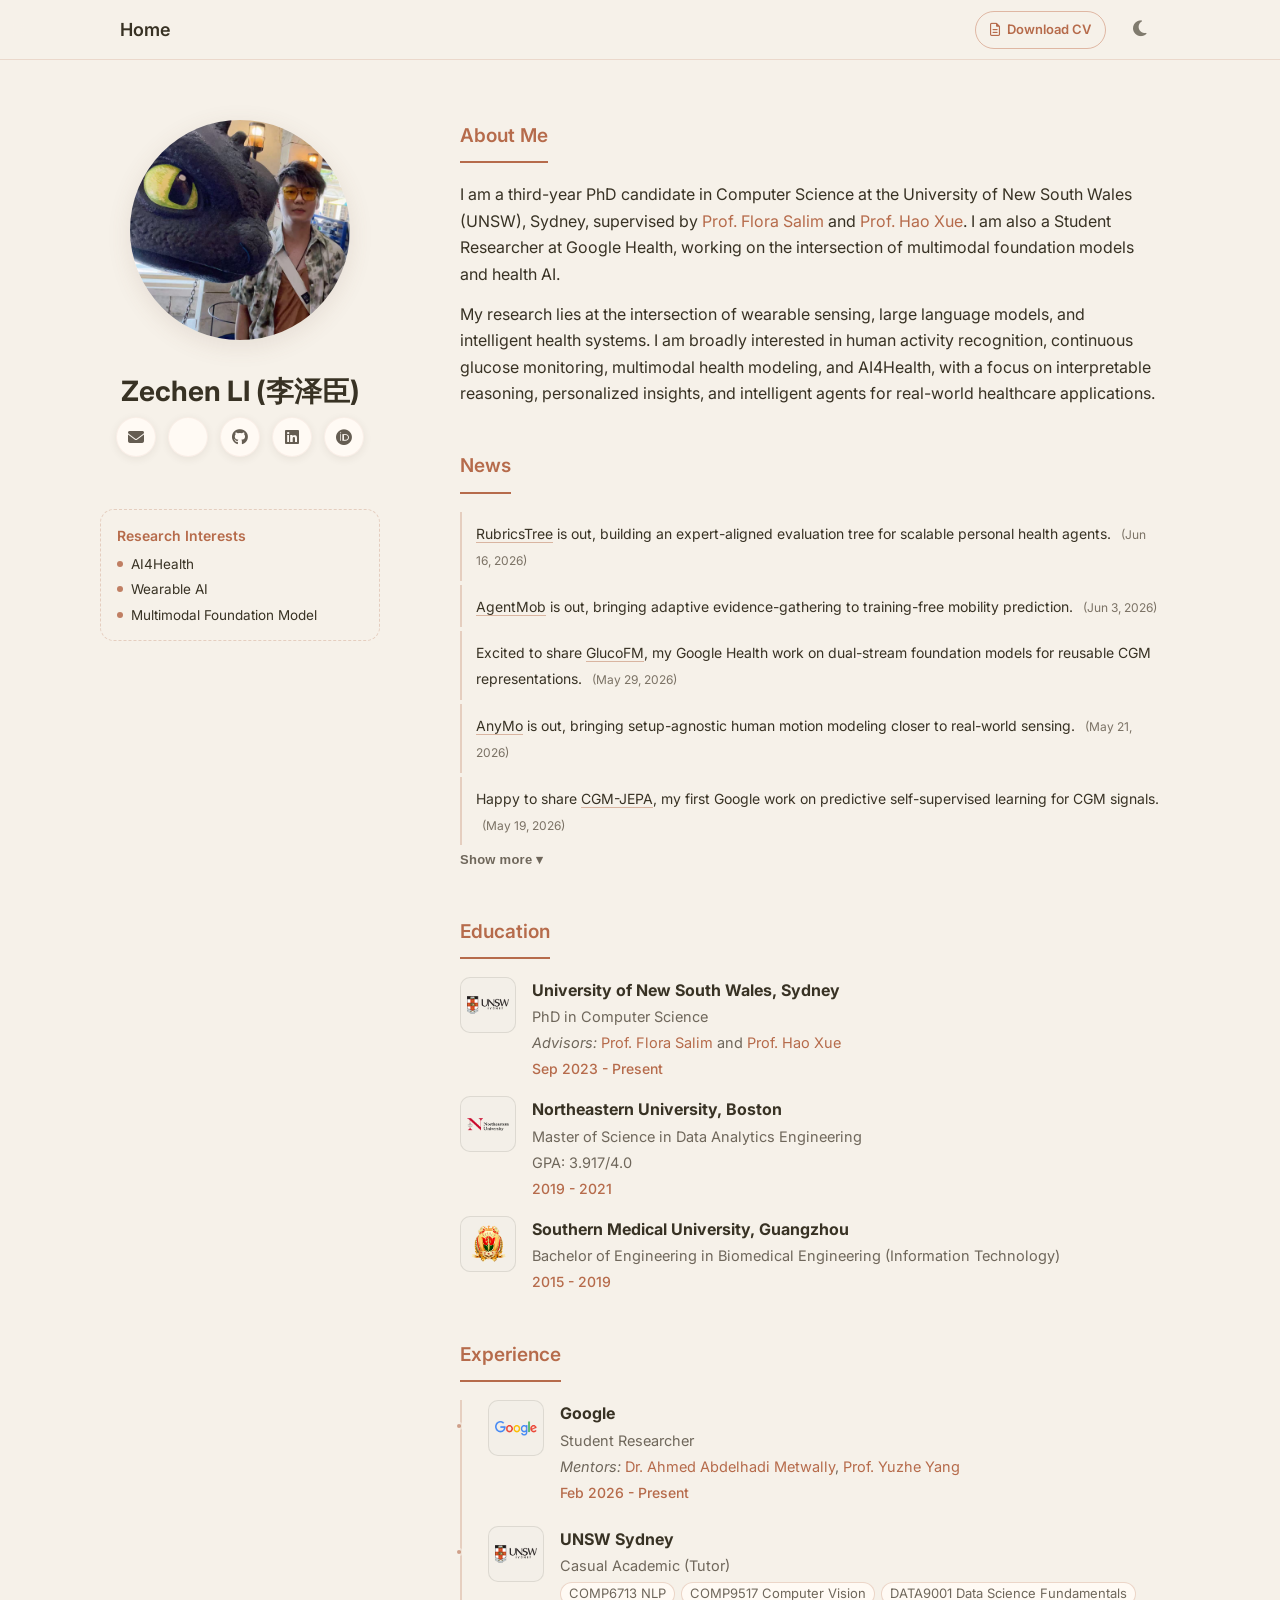
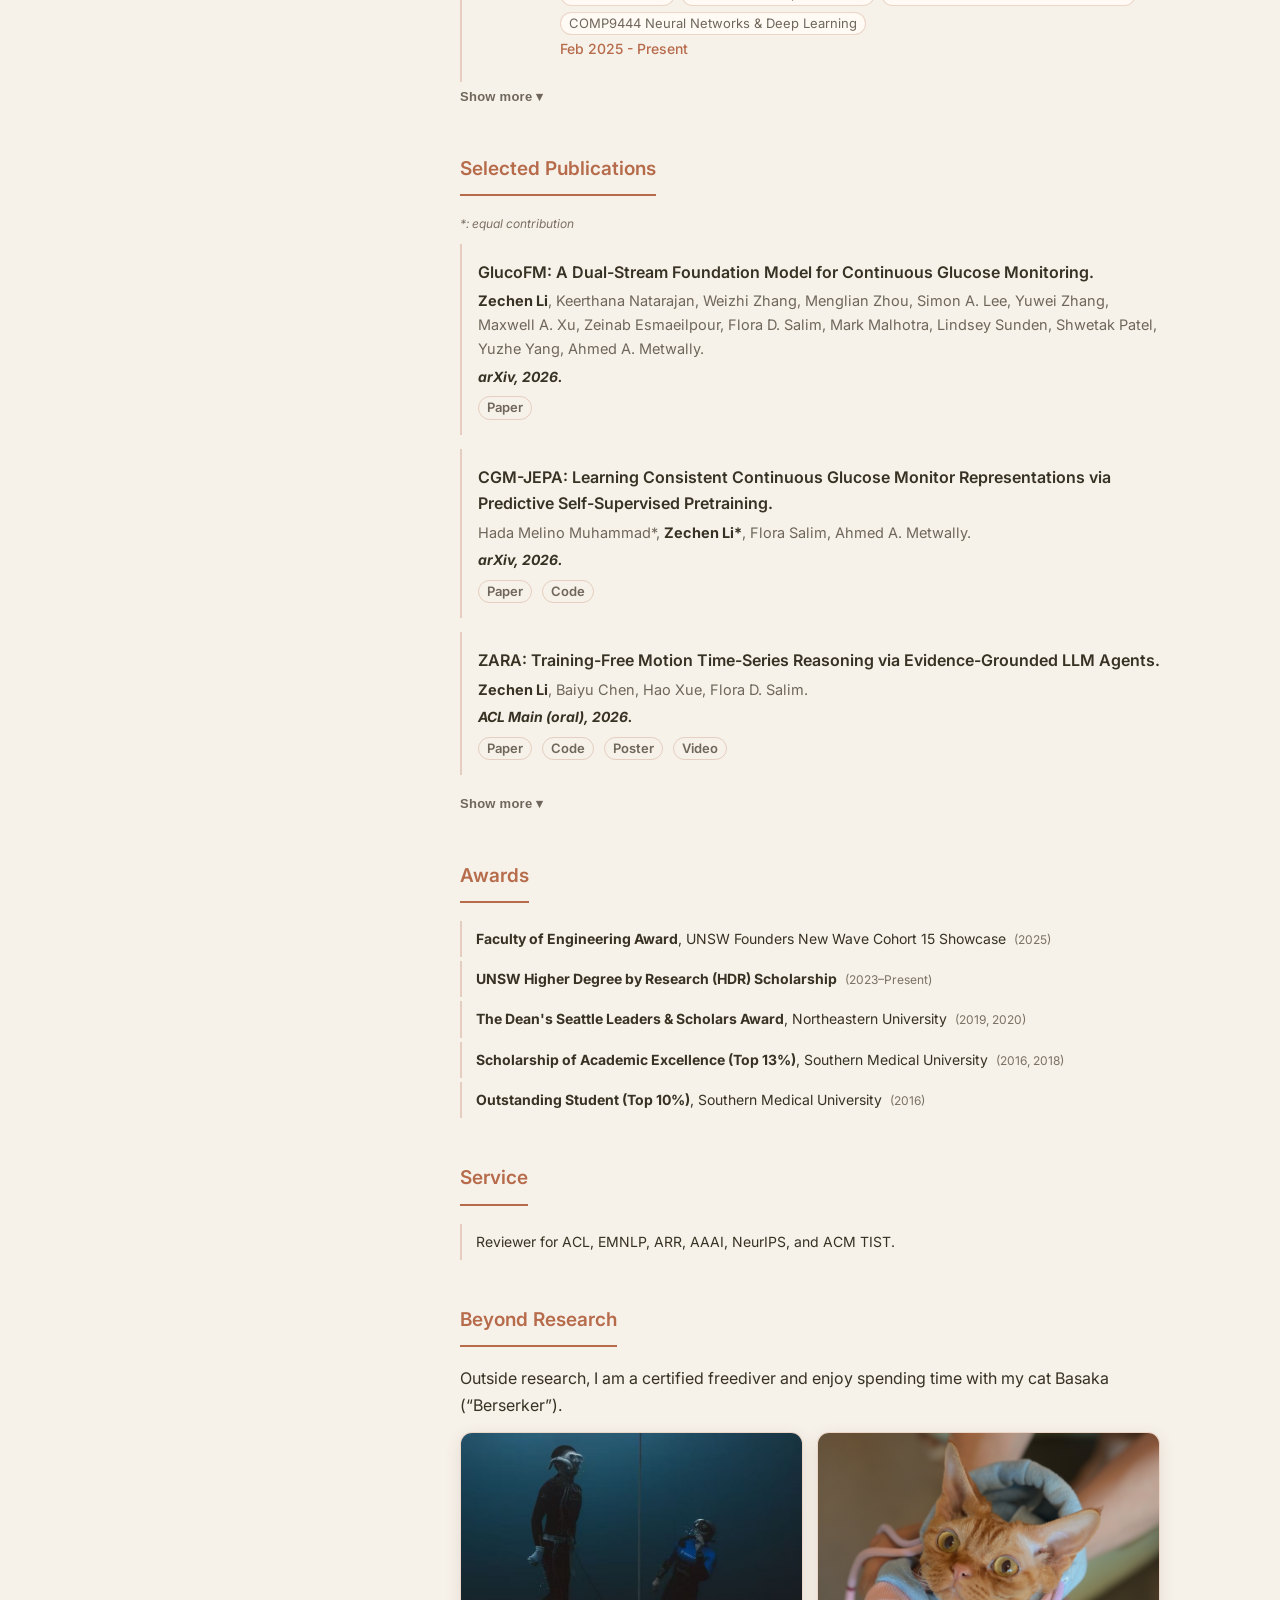
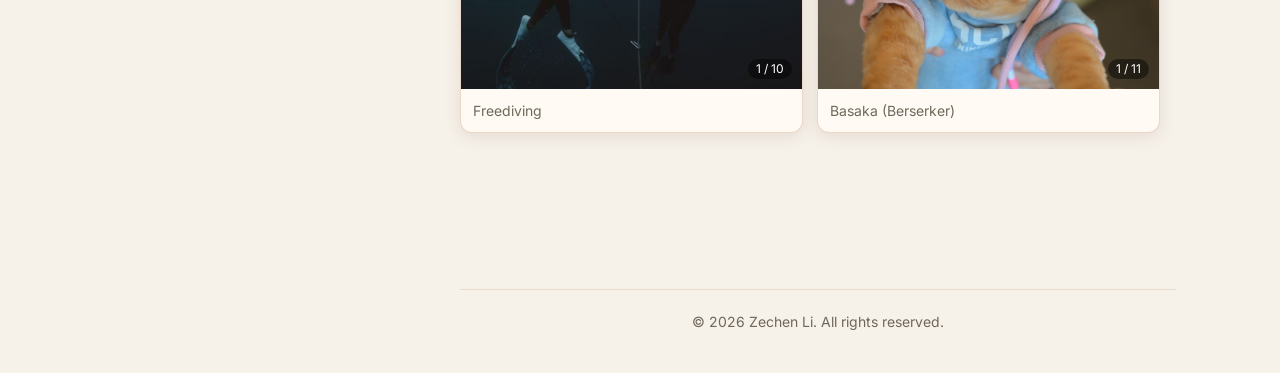
==== commit 7590f58f: "Add new freediving photos" ====
--- a/index.html
+++ b/index.html
@@ -499,6 +499,9 @@
                     <img class="carousel-slide" src="assets/img/freediver/05.jpg" alt="Freediving photo 5" loading="lazy">
                     <img class="carousel-slide" src="assets/img/freediver/06.jpg" alt="Freediving photo 6" loading="lazy">
                     <img class="carousel-slide" src="assets/img/freediver/07.jpg" alt="Freediving photo 7" loading="lazy">
+                    <img class="carousel-slide" src="assets/img/freediver/08.JPG" alt="Freediving photo 8" loading="lazy">
+                    <img class="carousel-slide" src="assets/img/freediver/09.JPG" alt="Freediving photo 9" loading="lazy">
+                    <img class="carousel-slide" src="assets/img/freediver/10.JPG" alt="Freediving photo 10" loading="lazy">
                   </div>
                 </div>
                 <button class="carousel-btn next" type="button" aria-label="Next photo">&#10095;</button>
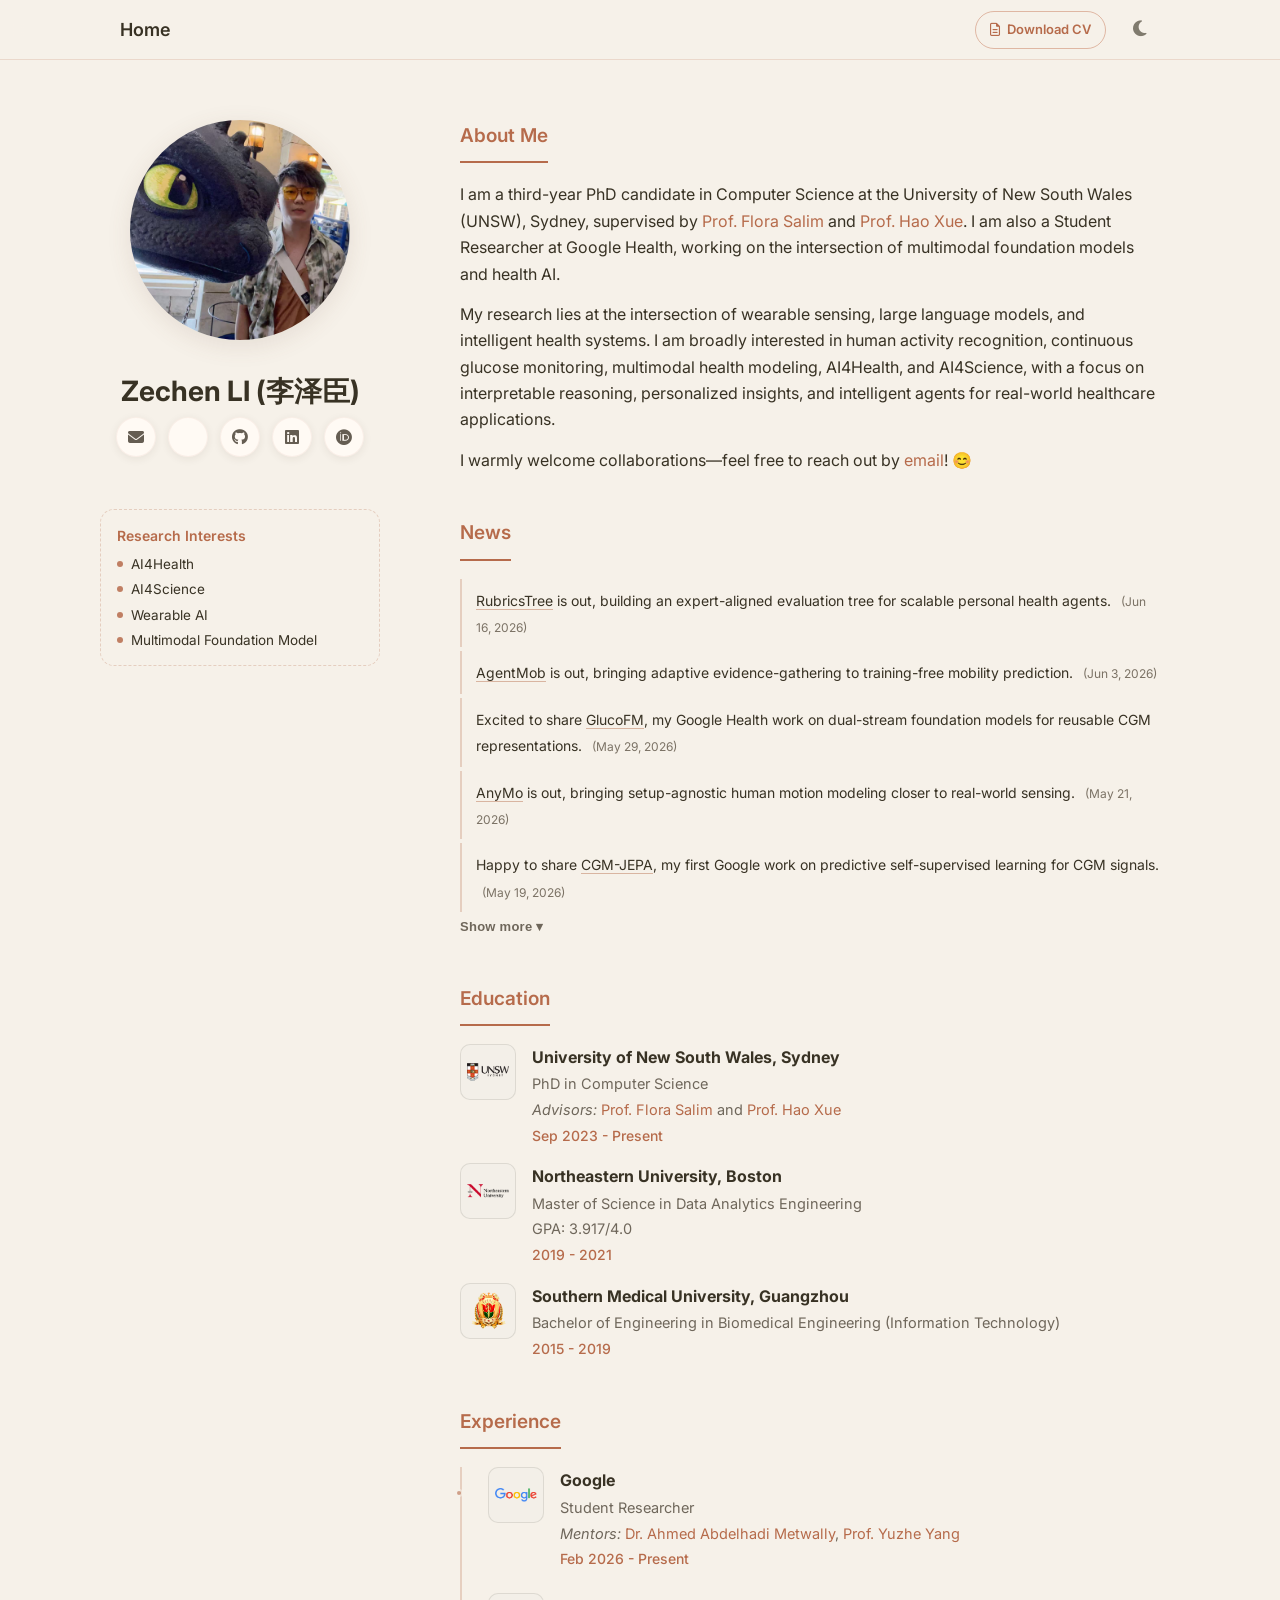
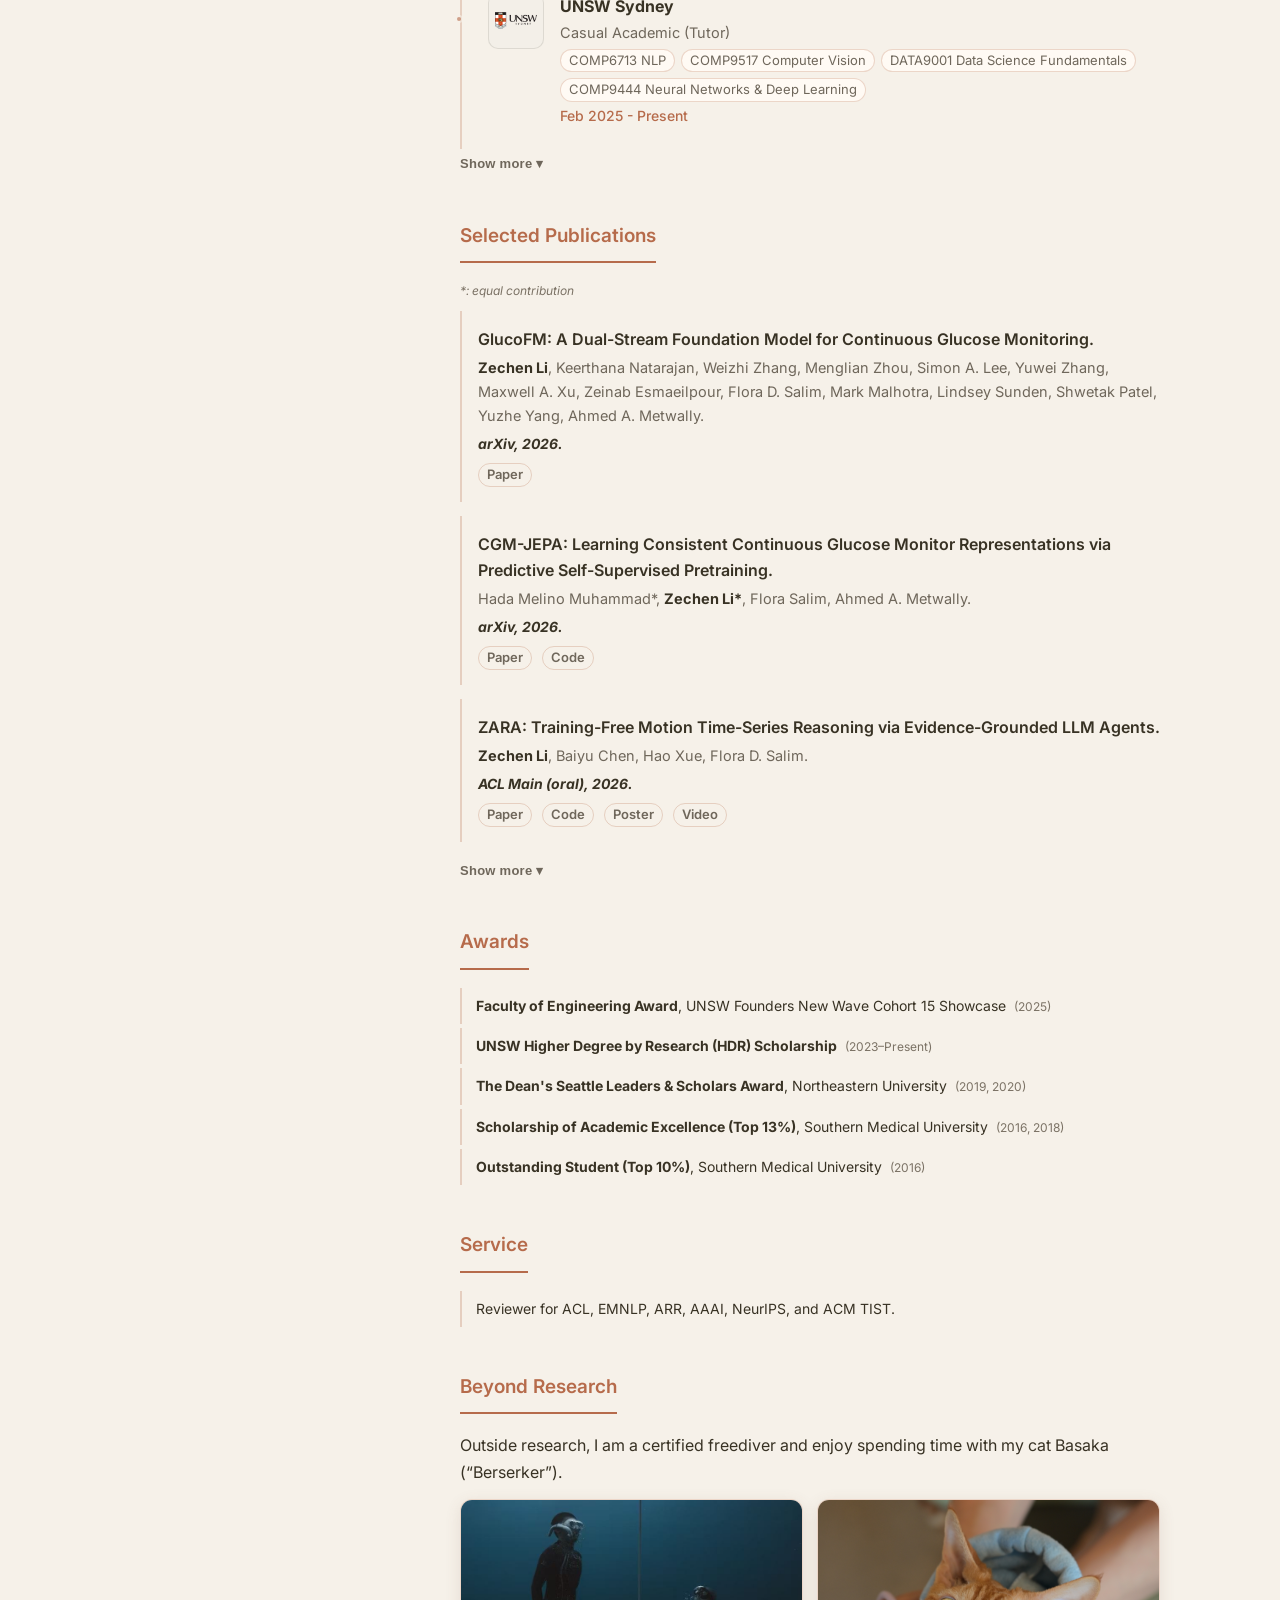
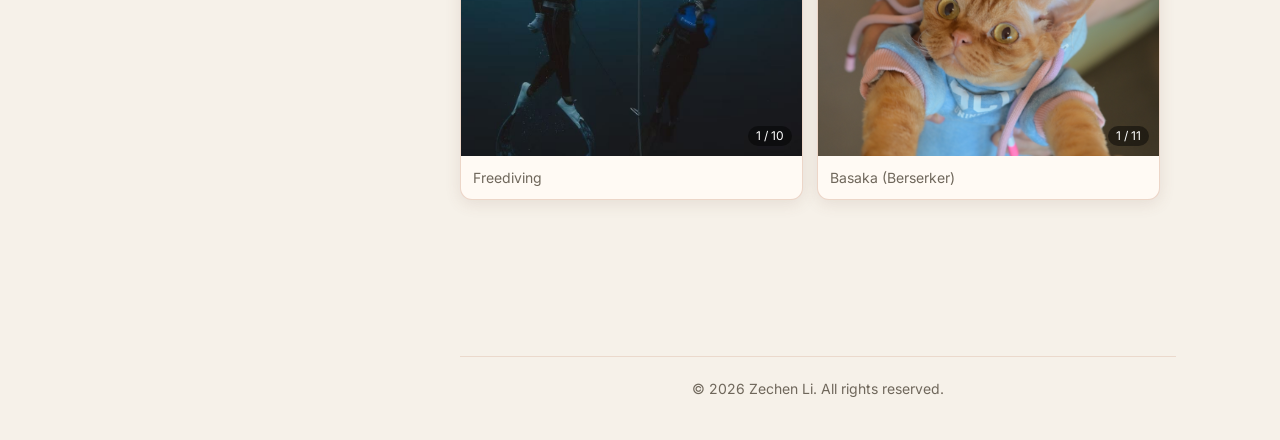
==== commit dca969c6: "Add AI4Science and collaboration invite" ====
--- a/index.html
+++ b/index.html
@@ -6,7 +6,7 @@
   <meta name="viewport" content="width=device-width, initial-scale=1">
   <title>Zechen Li | PhD Candidate at UNSW | Google Health</title>
   <meta name="description" content="Zechen Li is a PhD candidate at UNSW and Student Researcher at Google, working on health AI with wearable sensors and large language models.">
-  <meta name="keywords" content="Zechen Li, health AI, wearable sensors, large language models, human activity recognition, continuous glucose monitoring, AI4Health">
+  <meta name="keywords" content="Zechen Li, health AI, AI for science, wearable sensors, large language models, human activity recognition, continuous glucose monitoring, AI4Health, AI4Science">
   <meta name="robots" content="index,follow,max-image-preview:large">
   <link rel="canonical" href="https://zechenli03.github.io/">
   <meta property="og:title" content="Zechen Li | PhD Candidate at UNSW | Google Health">
@@ -66,7 +66,8 @@
         "Large language models",
         "Human activity recognition",
         "Multimodal foundation models",
-        "AI4Health"
+        "AI4Health",
+        "AI4Science"
       ],
       "sameAs": [
         "https://scholar.google.com/citations?user=EVOzBF4AAAAJ&hl=en",
@@ -127,6 +128,7 @@
           <div class="visitor-card-body">
             <div class="collab-keywords" aria-label="Collaboration interests">
               <span>AI4Health</span>
+              <span>AI4Science</span>
               <span>Wearable AI</span>
               <span>Multimodal Foundation Model</span>
             </div>
@@ -140,7 +142,8 @@
         <h2 class="section-title">About Me</h2>
         <div class="section-body">
           <p>I am a third-year PhD candidate in Computer Science at the University of New South Wales (UNSW), Sydney, supervised by <a href="https://fsalim.github.io/" target="_blank" rel="noopener">Prof. Flora Salim</a> and <a href="https://haoxue01.github.io/" target="_blank" rel="noopener">Prof. Hao Xue</a>. I am also a Student Researcher at Google Health, working on the intersection of multimodal foundation models and health AI.</p>
-          <p>My research lies at the intersection of wearable sensing, large language models, and intelligent health systems. I am broadly interested in human activity recognition, continuous glucose monitoring, multimodal health modeling, and AI4Health, with a focus on interpretable reasoning, personalized insights, and intelligent agents for real-world healthcare applications.</p>
+          <p>My research lies at the intersection of wearable sensing, large language models, and intelligent health systems. I am broadly interested in human activity recognition, continuous glucose monitoring, multimodal health modeling, AI4Health, and AI4Science, with a focus on interpretable reasoning, personalized insights, and intelligent agents for real-world healthcare applications.</p>
+          <p>I warmly welcome collaborations—feel free to reach out by <a href="mailto:zechen.li@unsw.edu.au">email</a>! 😊</p>
         </div>
       </div>
 
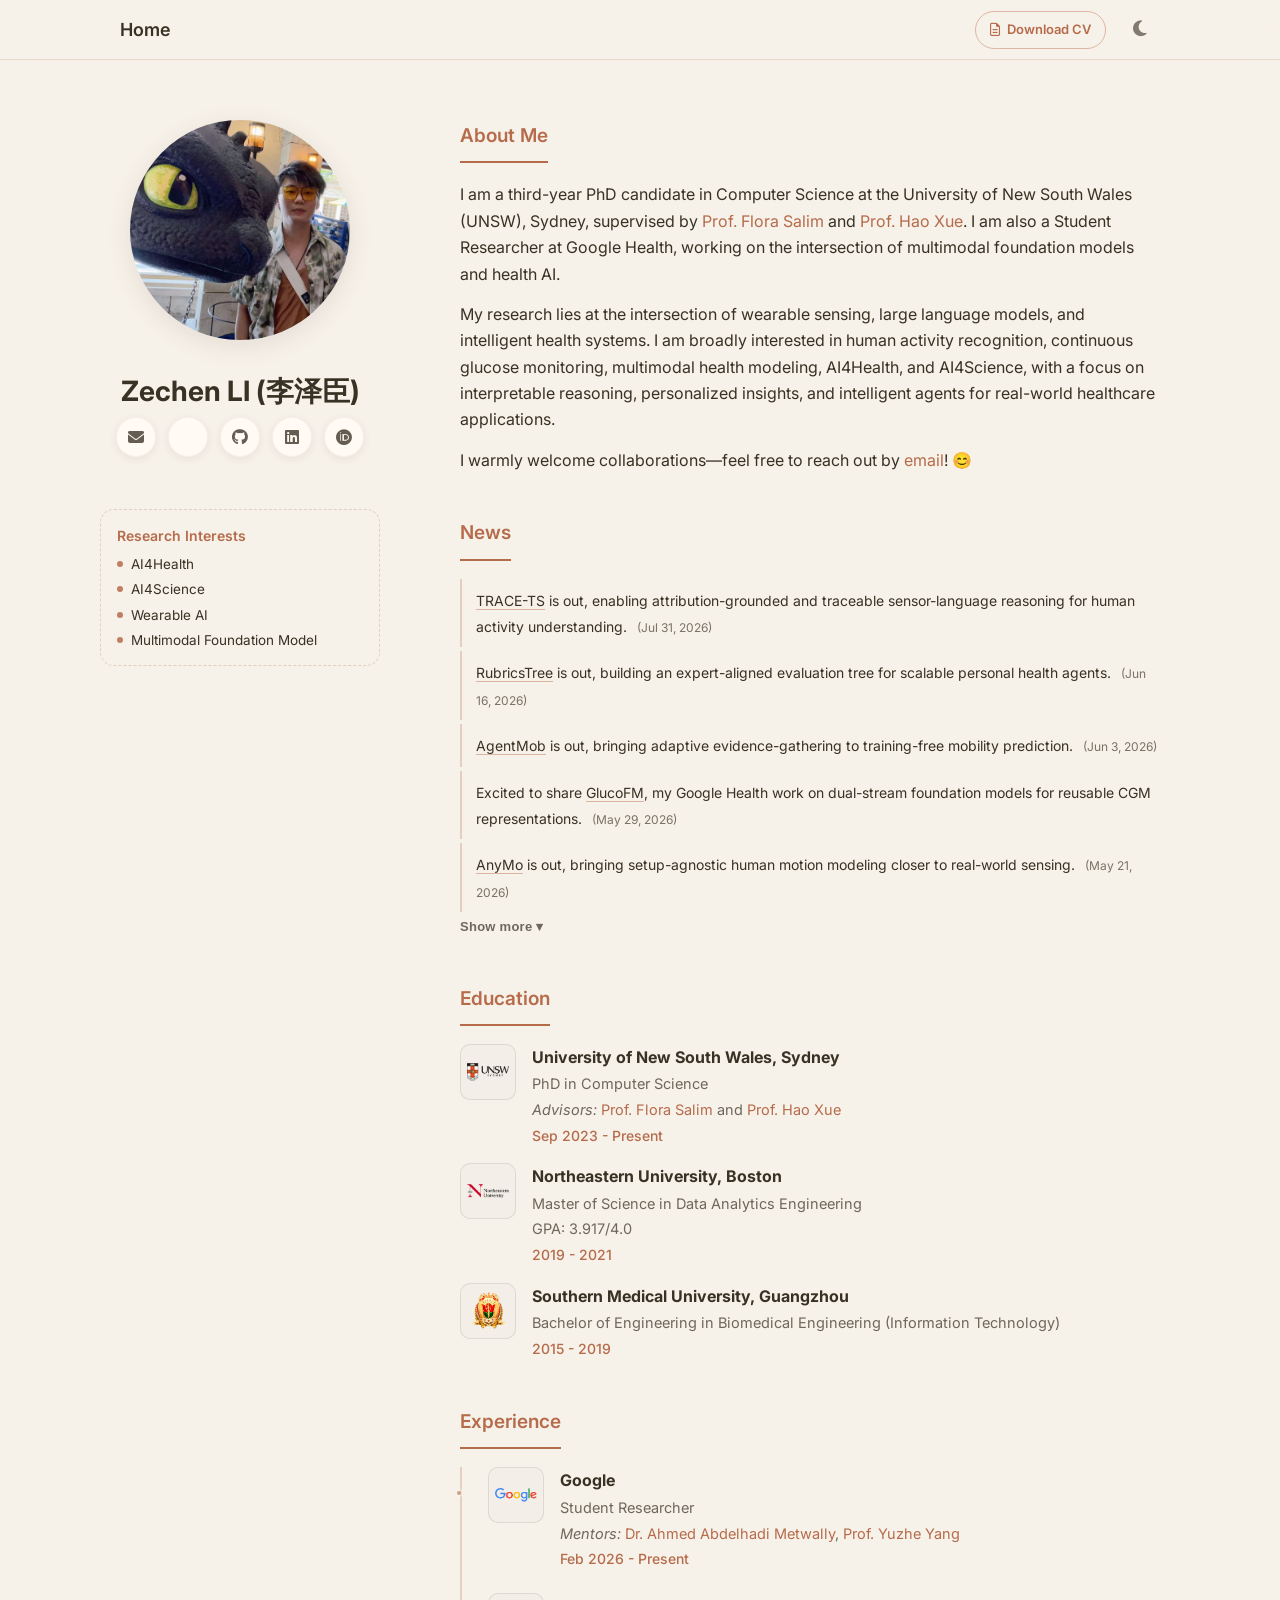
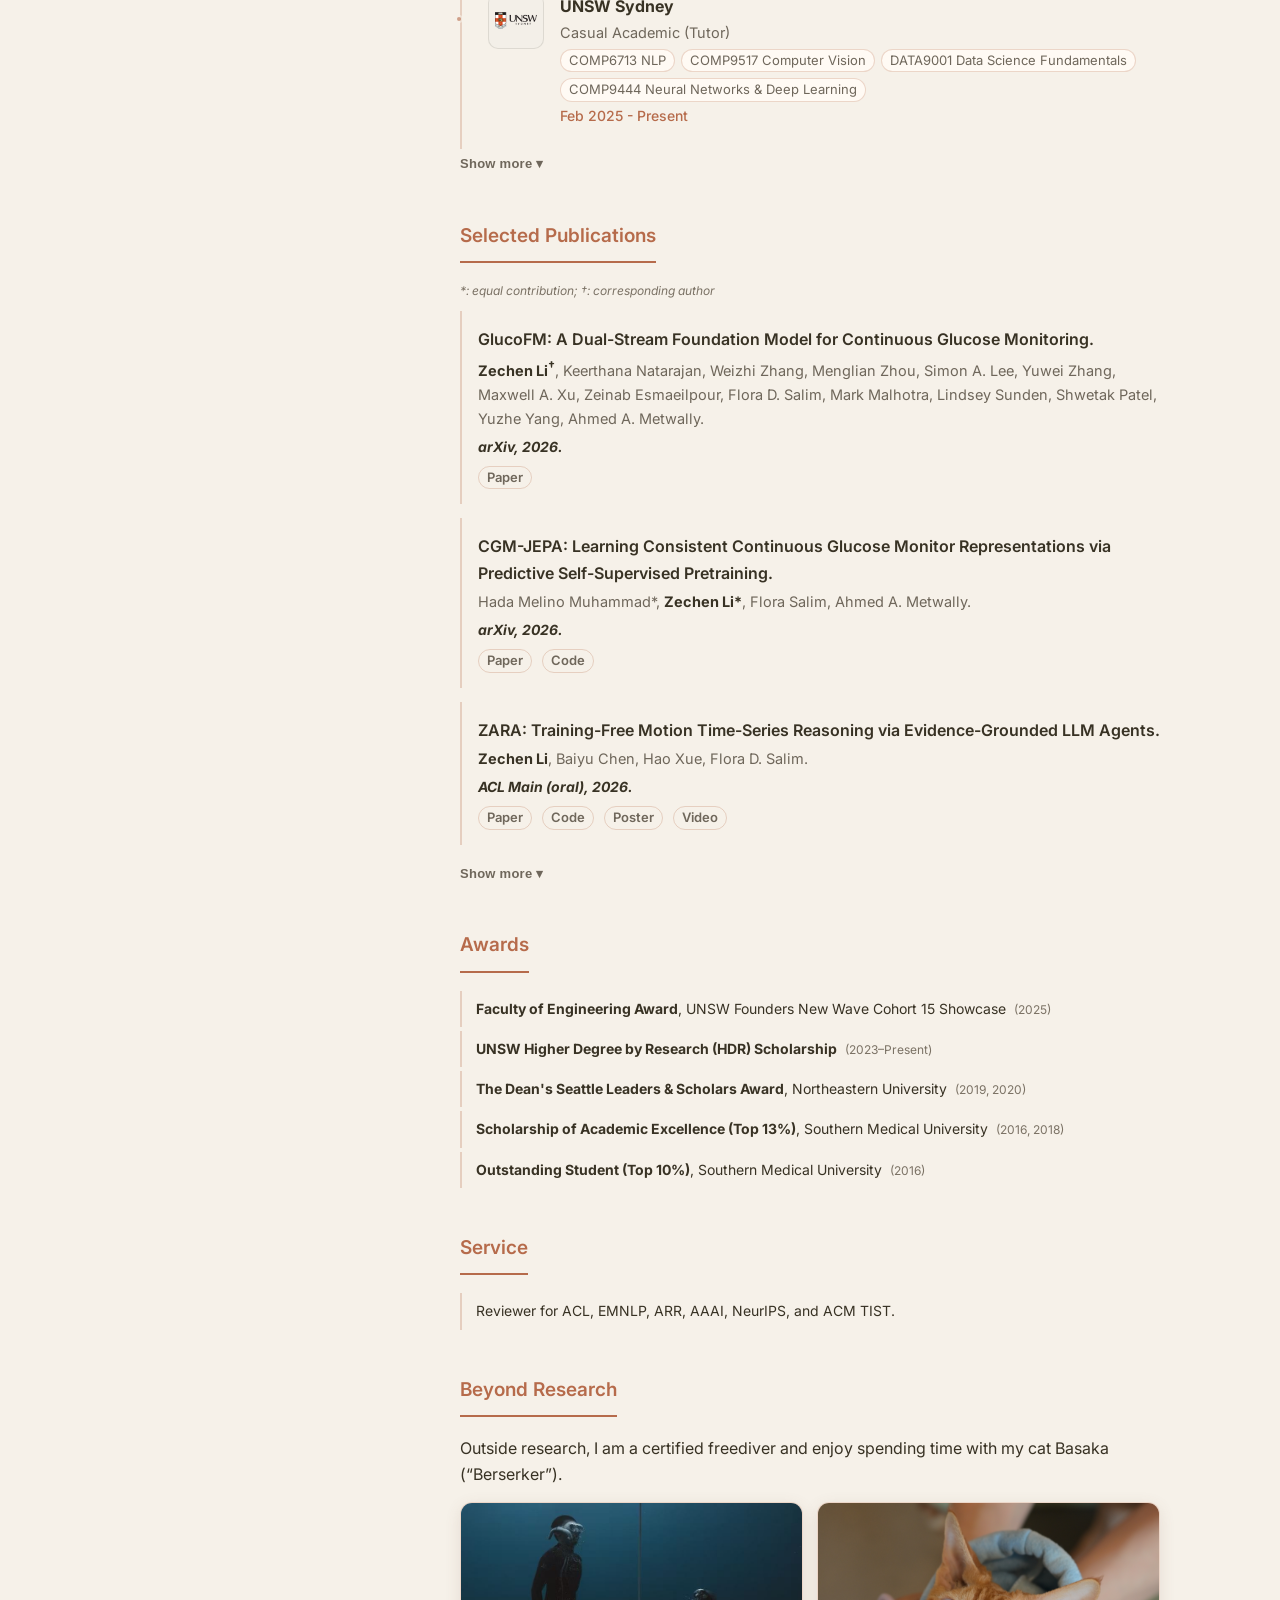
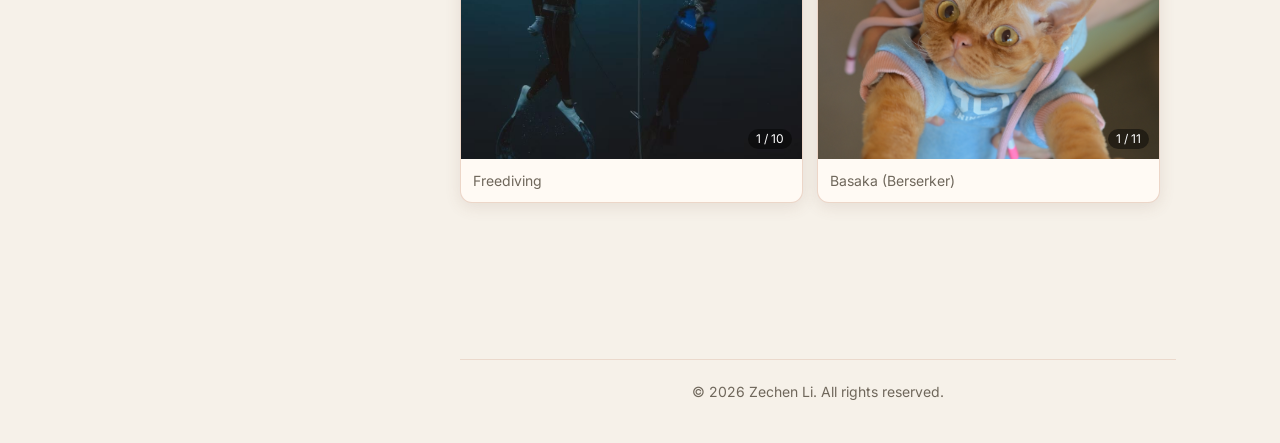
==== commit 497fcae1: "Add TRACE-TS to homepage" ====
--- a/index.html
+++ b/index.html
@@ -152,6 +152,10 @@
         <div class="section-body">
           <ul class="news-list" id="newsList" data-preview-count="5">
             <li class="news-item collapsible-item">
+              <span class="news-text"><a href="https://arxiv.org/abs/2608.00200" target="_blank" rel="noopener">TRACE-TS</a> is out, enabling attribution-grounded and traceable sensor-language reasoning for human activity understanding.</span>
+              <span class="news-date">(Jul 31, 2026)</span>
+            </li>
+            <li class="news-item collapsible-item">
               <span class="news-text"><a href="https://arxiv.org/abs/2606.18203" target="_blank" rel="noopener">RubricsTree</a> is out, building an expert-aligned evaluation tree for scalable personal health agents.</span>
               <span class="news-date">(Jun 16, 2026)</span>
             </li>
@@ -315,13 +319,13 @@
         <h2 class="section-title">Selected Publications</h2>
         <div class="section-body">
           <div class="publications">
-            <p class="pub-note"><em>*: equal contribution</em></p>
+            <p class="pub-note"><em>*: equal contribution; †: corresponding author</em></p>
             <ol class="bibliography" id="publicationsList" data-preview-count="3">
               <li class="collapsible-item">
                 <div class="pub-row">
                   <div class="pub-content">
                     <div class="title">GlucoFM: A Dual-Stream Foundation Model for Continuous Glucose Monitoring.</div>
-                    <div class="author"><strong>Zechen Li</strong>, Keerthana Natarajan, Weizhi Zhang, Menglian Zhou, Simon A. Lee, Yuwei Zhang, Maxwell A. Xu, Zeinab Esmaeilpour, Flora D. Salim, Mark Malhotra, Lindsey Sunden, Shwetak Patel, Yuzhe Yang, Ahmed A. Metwally.</div>
+                    <div class="author"><strong>Zechen Li<sup>†</sup></strong>, Keerthana Natarajan, Weizhi Zhang, Menglian Zhou, Simon A. Lee, Yuwei Zhang, Maxwell A. Xu, Zeinab Esmaeilpour, Flora D. Salim, Mark Malhotra, Lindsey Sunden, Shwetak Patel, Yuzhe Yang, Ahmed A. Metwally.</div>
                     <div class="periodical"><em><strong>arXiv, 2026.</strong></em></div>
                     <div class="links"><a href="https://arxiv.org/abs/2605.30865" target="_blank" rel="noopener">Paper</a></div>
                   </div>
@@ -374,6 +378,16 @@
                     <div class="author">Meng Zhou*, <strong>Zechen Li*</strong>, Pengtao Xie.</div>
                     <div class="periodical"><em><strong>TACL, 2021. Oral Presentation at NAACL 2021</strong></em></div>
                     <div class="links"><a href="https://direct.mit.edu/tacl/article/doi/10.1162/tacl_a_00389/102845/Self-supervised-Regularization-for-Text" target="_blank" rel="noopener">Paper</a> <a href="https://github.com/zechenli03/SSReg" target="_blank" rel="noopener">Code</a> <a href="https://aclanthology.org/2021.tacl-1.39.mp4" target="_blank" rel="noopener">Video</a></div>
+                  </div>
+                </div>
+              </li>
+              <li class="collapsible-item">
+                <div class="pub-row">
+                  <div class="pub-content">
+                    <div class="title">TRACE-TS: Attribution-Grounded and Traceable Sensor-Language Reasoning for Human Activity Understanding.</div>
+                    <div class="author">Sparsh Rastogi, Tanmay Kumar, Baiyu Chen, Jatin Bedi, <strong>Zechen Li<sup>†</sup></strong>, Flora D. Salim.</div>
+                    <div class="periodical"><em><strong>arXiv, 2026.</strong></em></div>
+                    <div class="links"><a href="https://arxiv.org/abs/2608.00200" target="_blank" rel="noopener">Paper</a> <a href="https://github.com/SparshRastogi/TRACE-TS" target="_blank" rel="noopener">Code</a></div>
                   </div>
                 </div>
               </li>
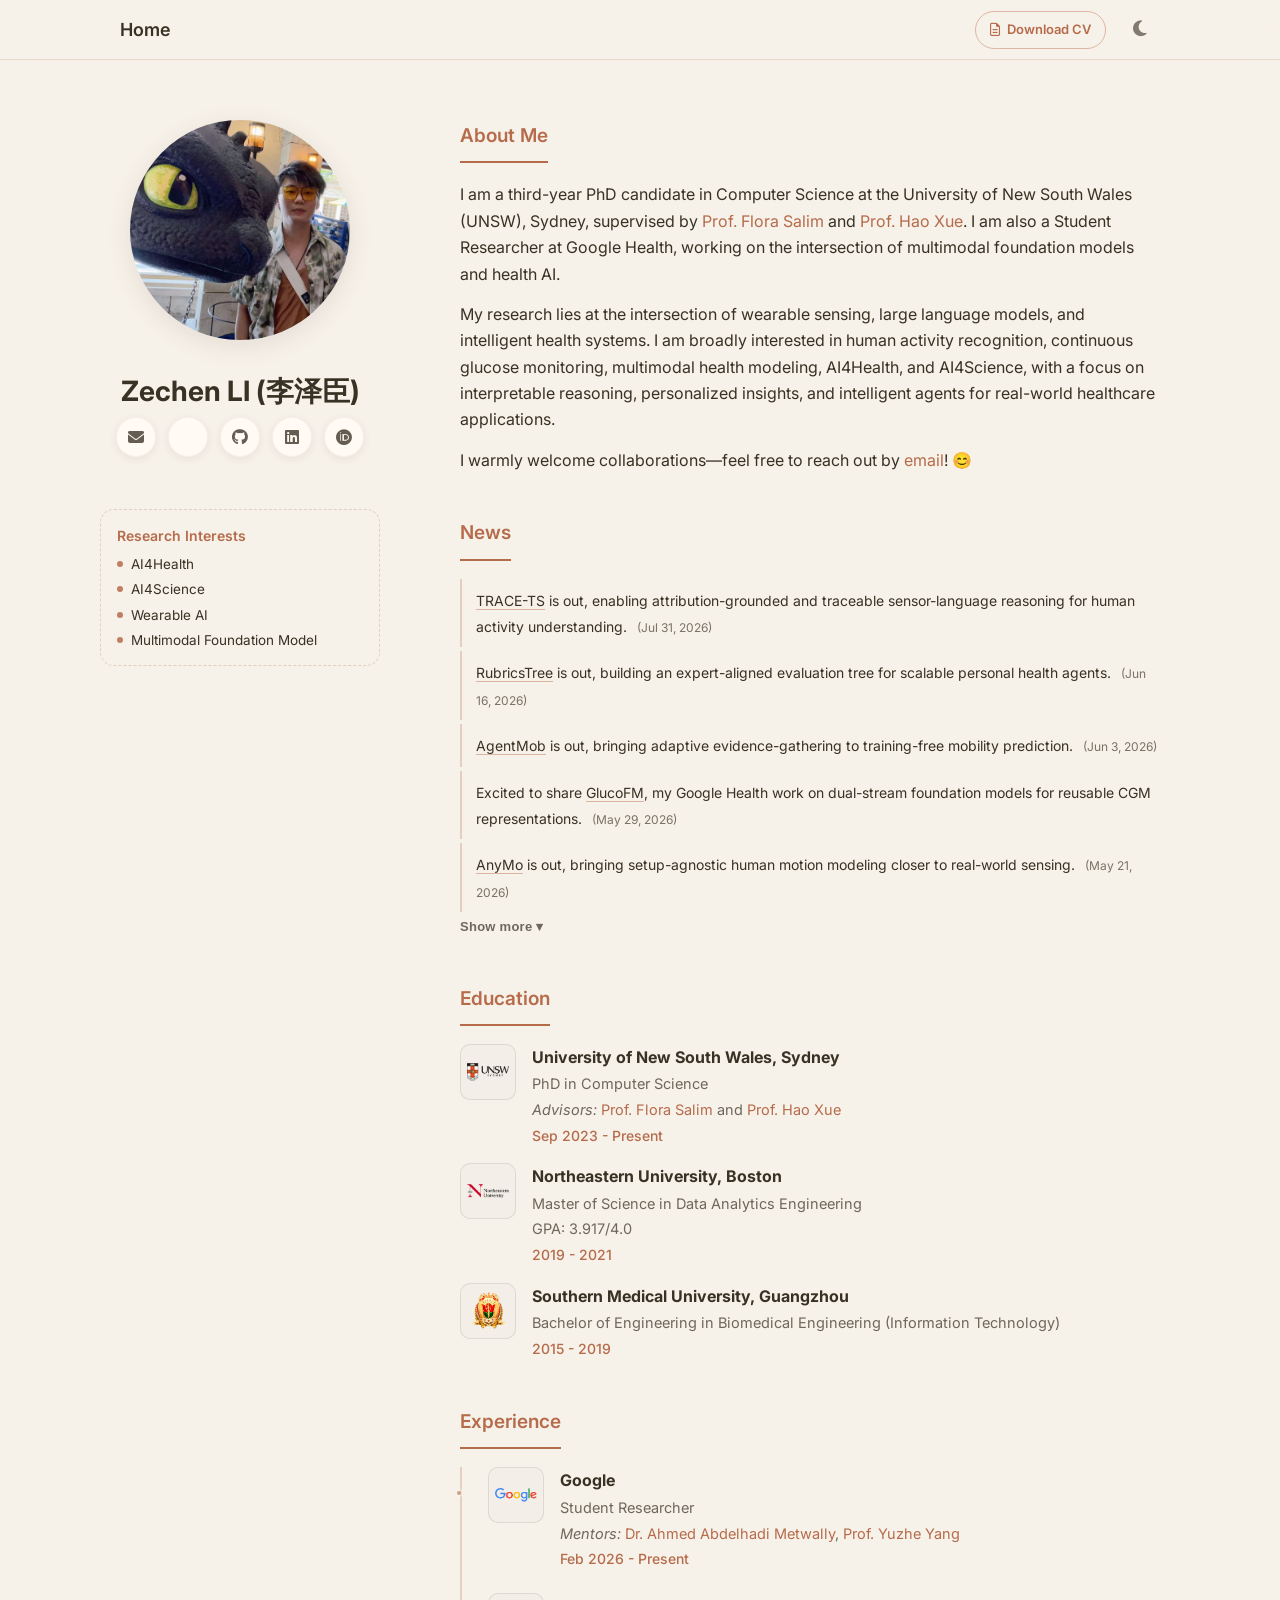
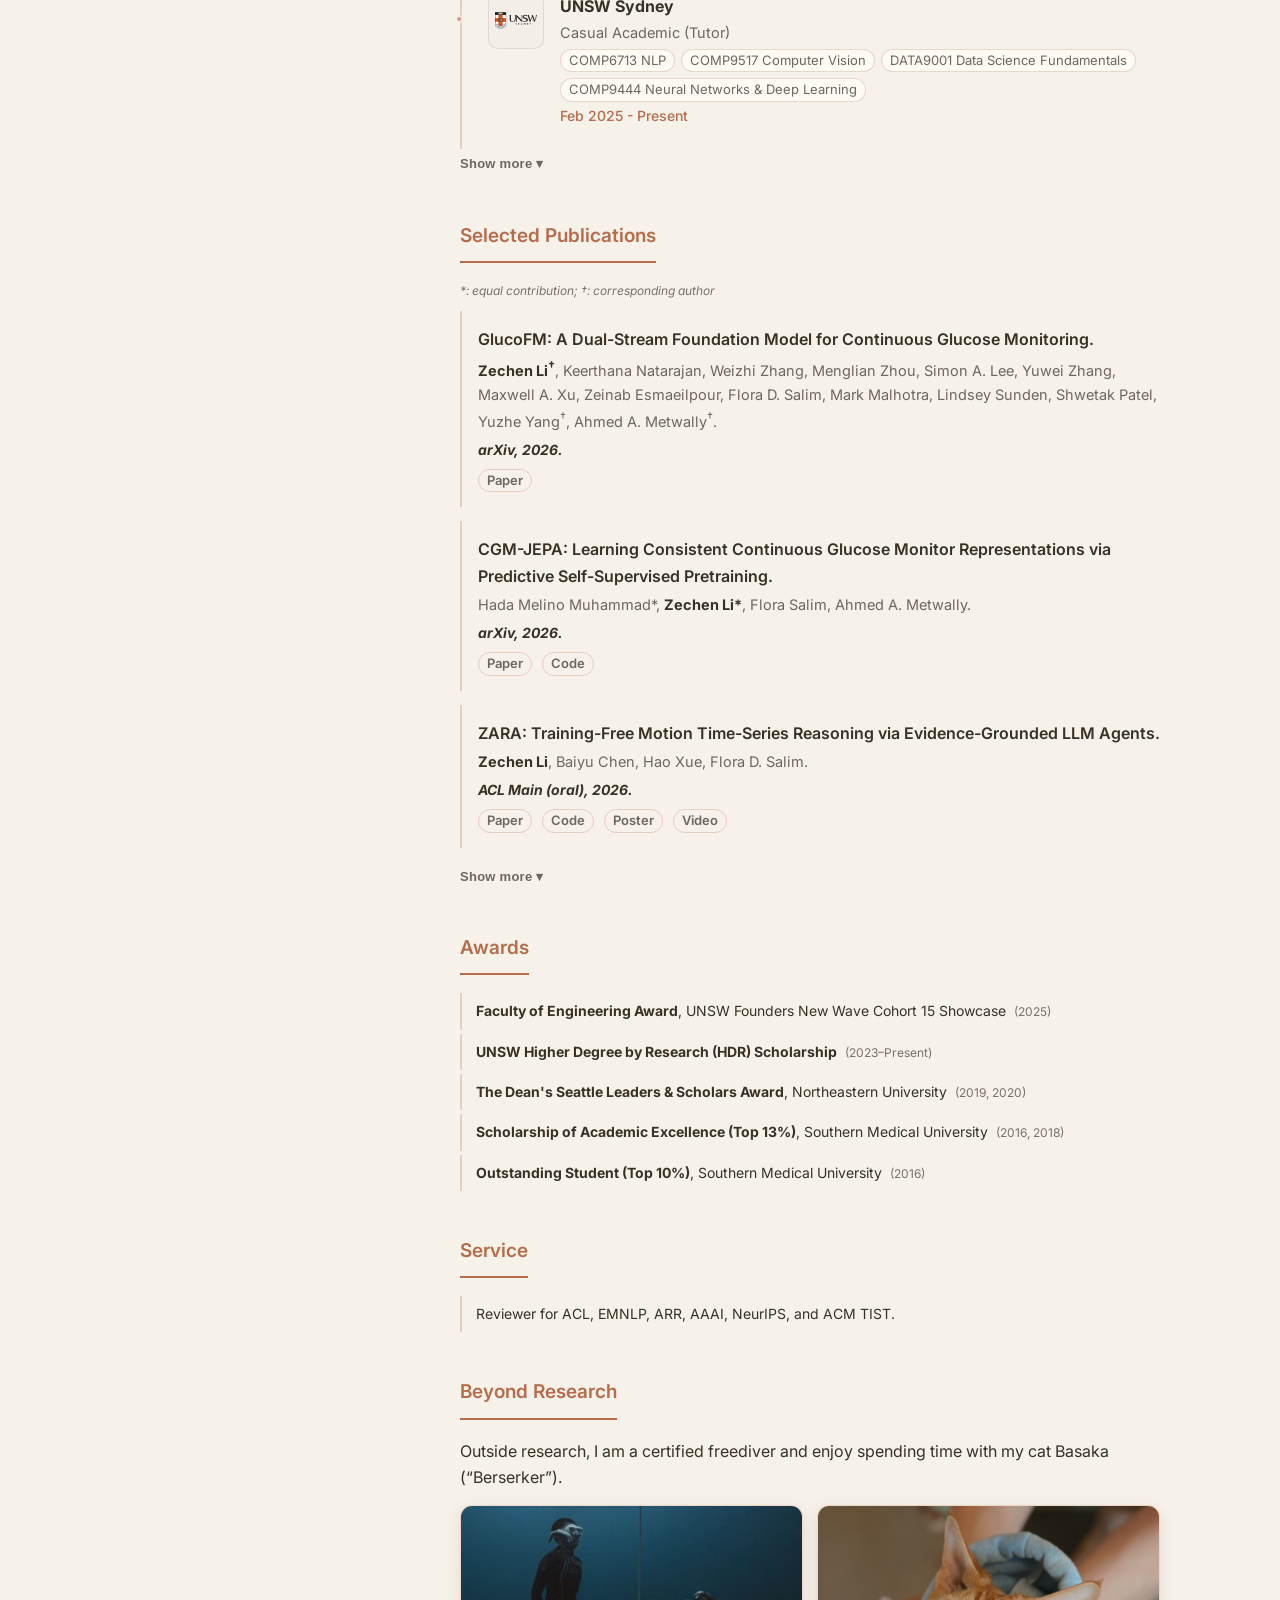
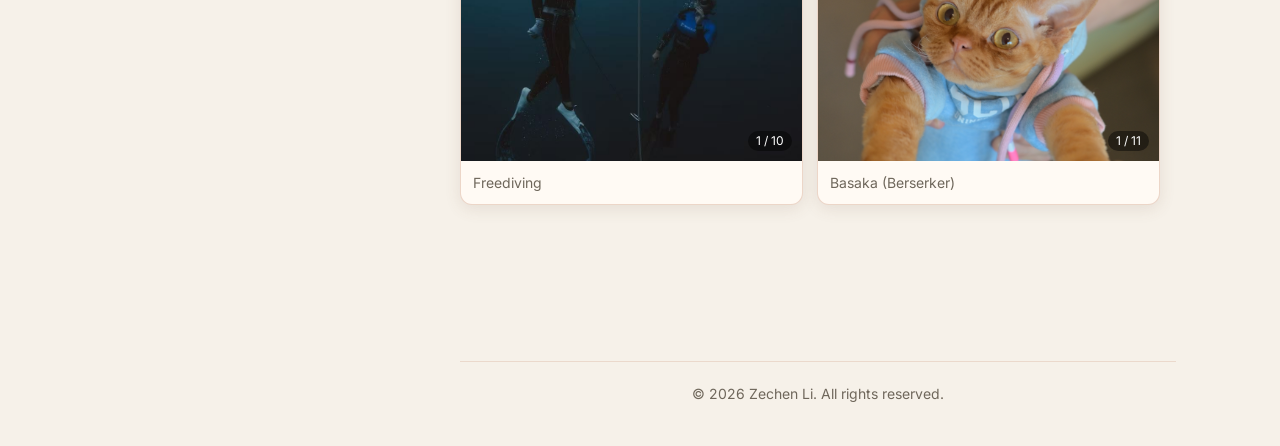
==== commit f78259a6: "Complete corresponding author markers" ====
--- a/index.html
+++ b/index.html
@@ -325,7 +325,7 @@
                 <div class="pub-row">
                   <div class="pub-content">
                     <div class="title">GlucoFM: A Dual-Stream Foundation Model for Continuous Glucose Monitoring.</div>
-                    <div class="author"><strong>Zechen Li<sup>†</sup></strong>, Keerthana Natarajan, Weizhi Zhang, Menglian Zhou, Simon A. Lee, Yuwei Zhang, Maxwell A. Xu, Zeinab Esmaeilpour, Flora D. Salim, Mark Malhotra, Lindsey Sunden, Shwetak Patel, Yuzhe Yang, Ahmed A. Metwally.</div>
+                    <div class="author"><strong>Zechen Li<sup>†</sup></strong>, Keerthana Natarajan, Weizhi Zhang, Menglian Zhou, Simon A. Lee, Yuwei Zhang, Maxwell A. Xu, Zeinab Esmaeilpour, Flora D. Salim, Mark Malhotra, Lindsey Sunden, Shwetak Patel, Yuzhe Yang<sup>†</sup>, Ahmed A. Metwally<sup>†</sup>.</div>
                     <div class="periodical"><em><strong>arXiv, 2026.</strong></em></div>
                     <div class="links"><a href="https://arxiv.org/abs/2605.30865" target="_blank" rel="noopener">Paper</a></div>
                   </div>
@@ -385,7 +385,7 @@
                 <div class="pub-row">
                   <div class="pub-content">
                     <div class="title">TRACE-TS: Attribution-Grounded and Traceable Sensor-Language Reasoning for Human Activity Understanding.</div>
-                    <div class="author">Sparsh Rastogi, Tanmay Kumar, Baiyu Chen, Jatin Bedi, <strong>Zechen Li<sup>†</sup></strong>, Flora D. Salim.</div>
+                    <div class="author">Sparsh Rastogi, Tanmay Kumar, Baiyu Chen<sup>†</sup>, Jatin Bedi, <strong>Zechen Li<sup>†</sup></strong>, Flora D. Salim<sup>†</sup>.</div>
                     <div class="periodical"><em><strong>arXiv, 2026.</strong></em></div>
                     <div class="links"><a href="https://arxiv.org/abs/2608.00200" target="_blank" rel="noopener">Paper</a> <a href="https://github.com/SparshRastogi/TRACE-TS" target="_blank" rel="noopener">Code</a></div>
                   </div>
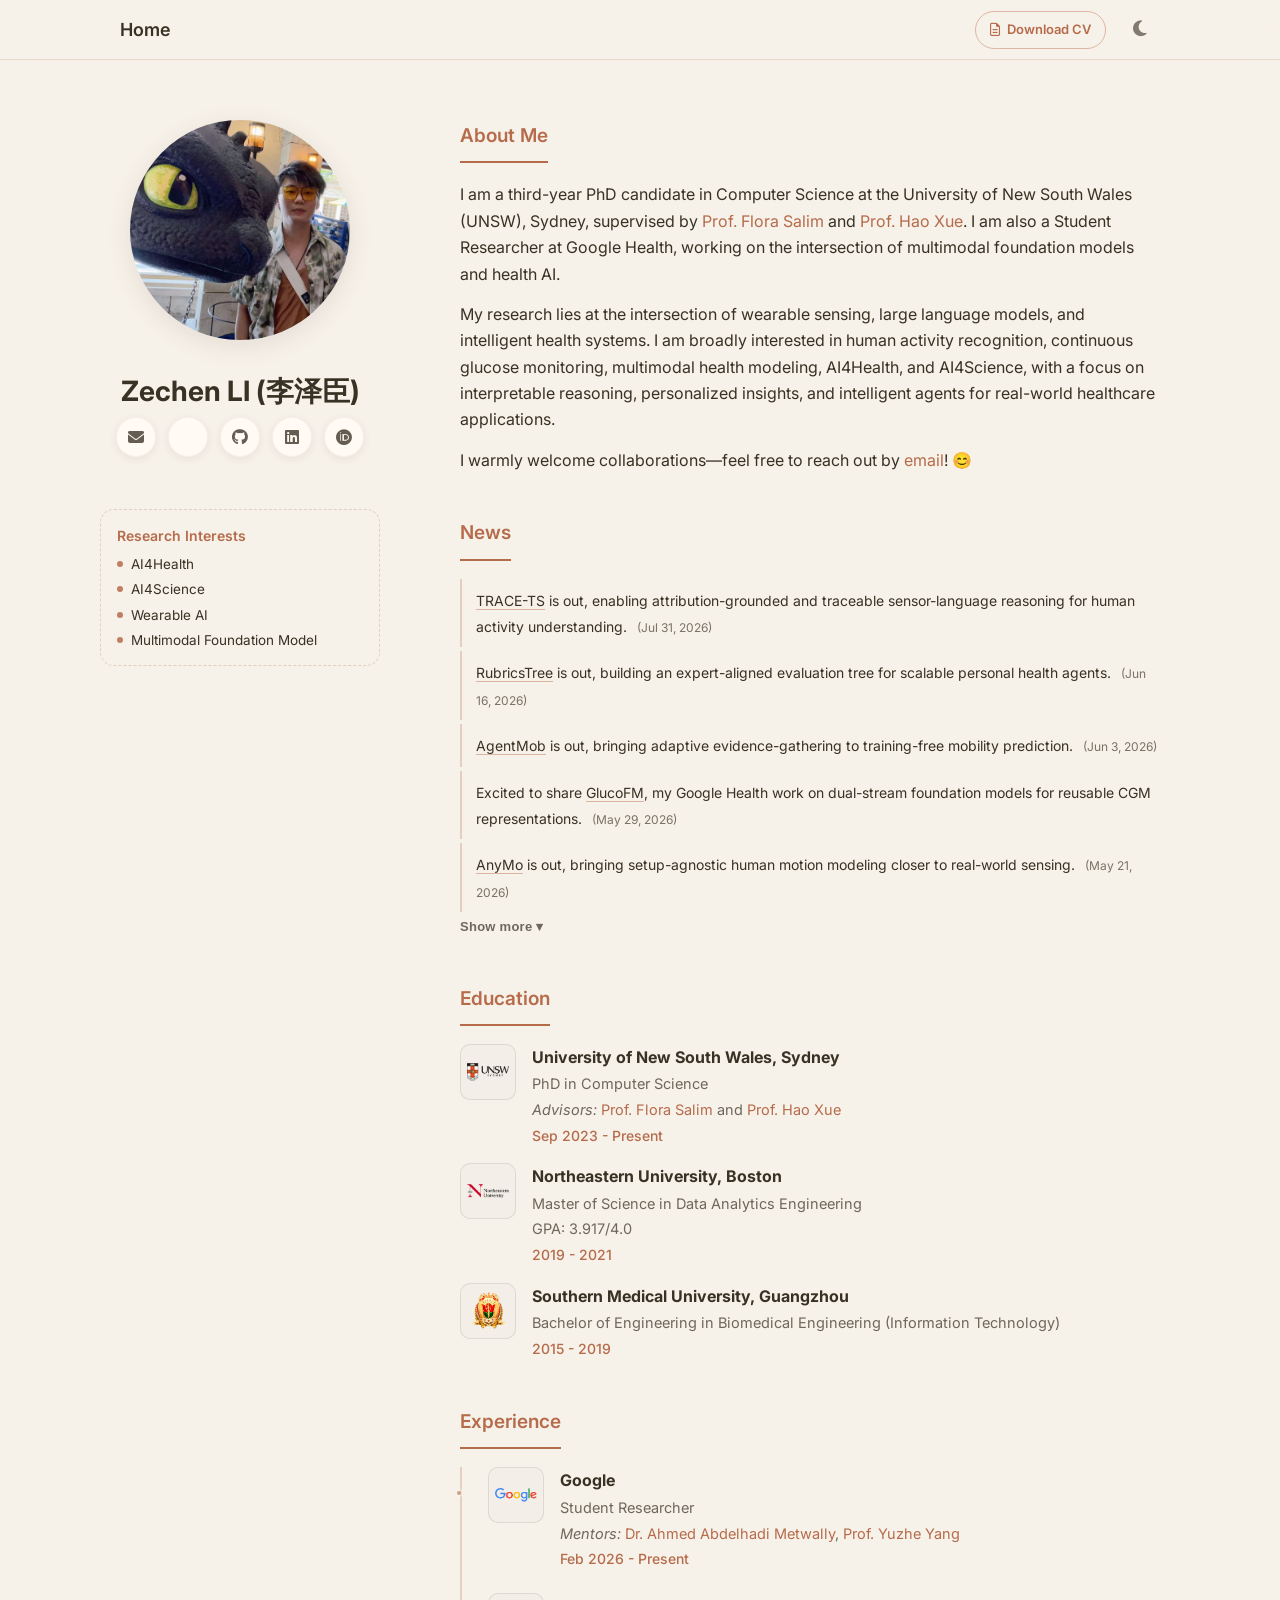
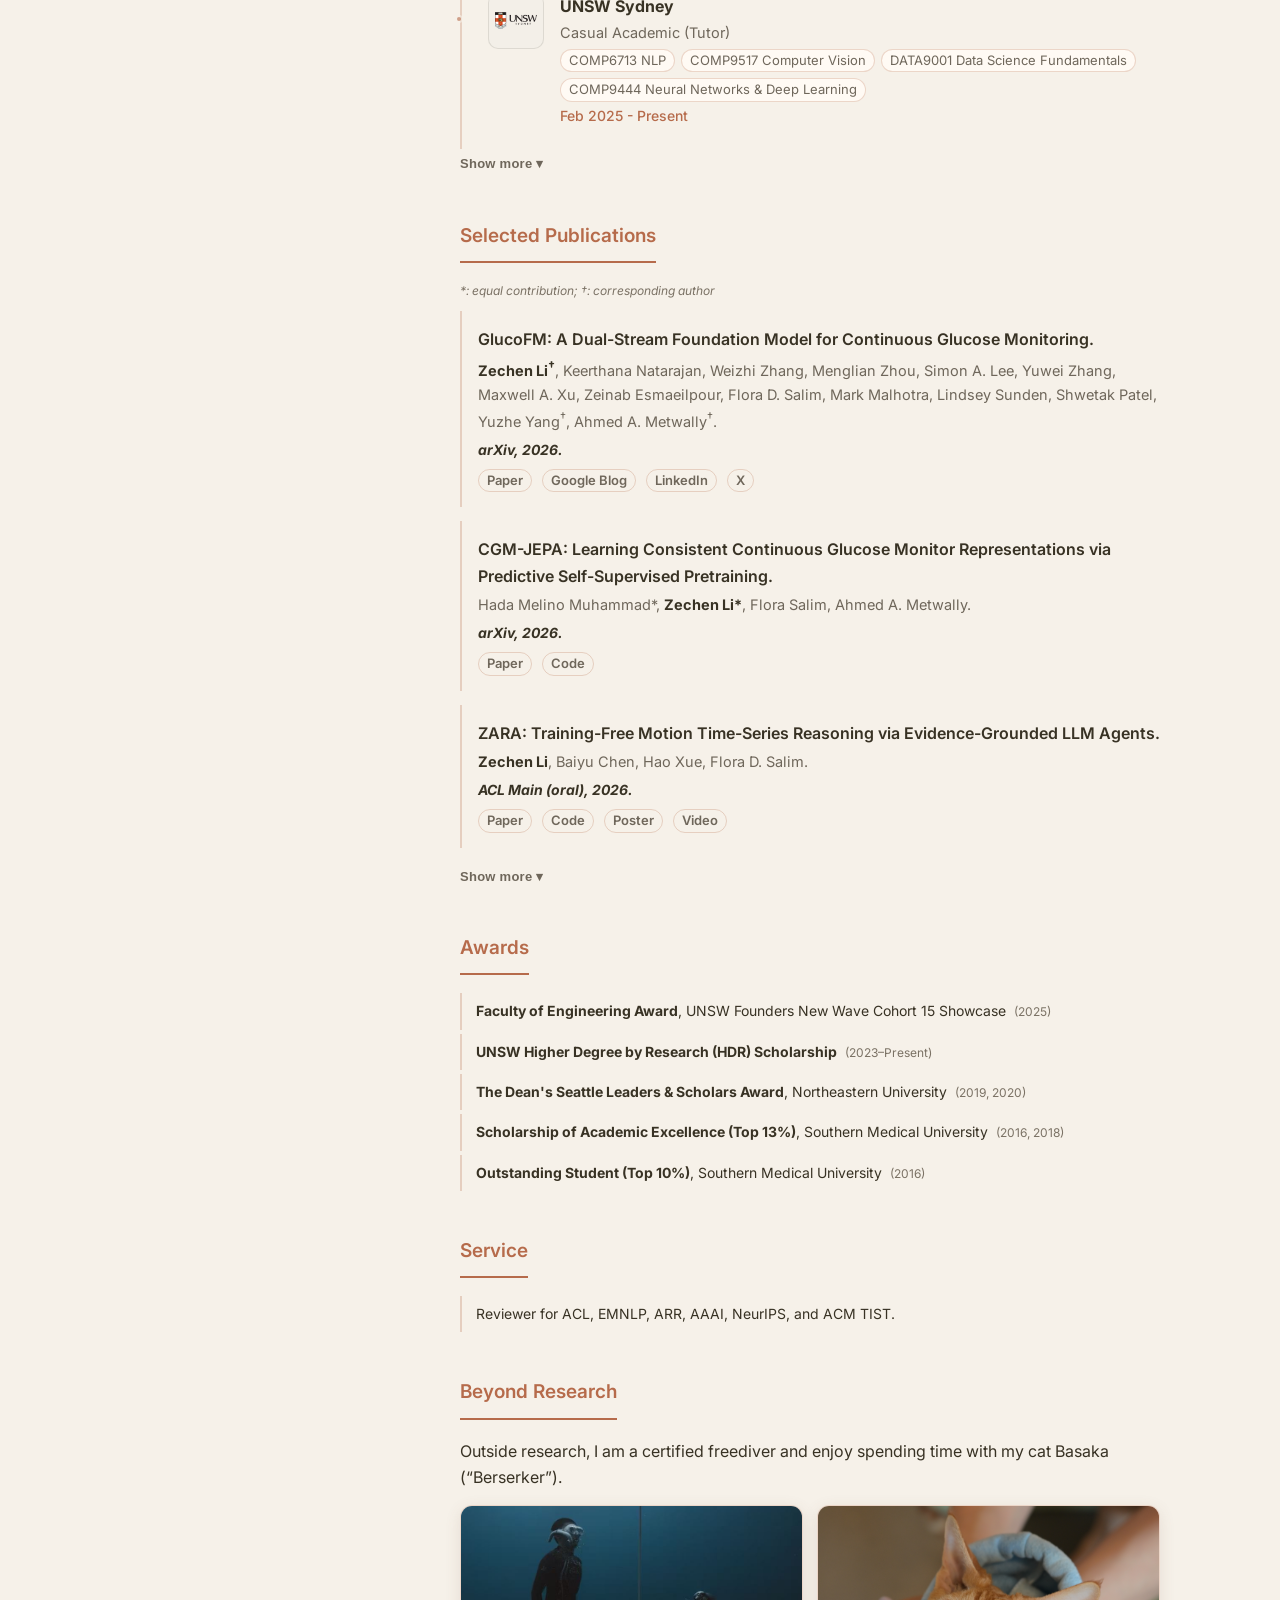
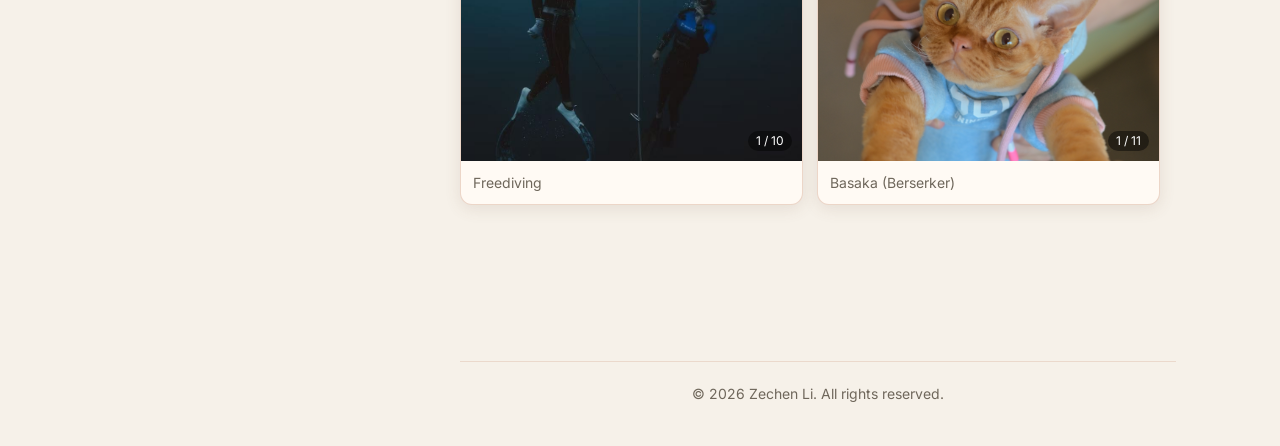
==== commit f0b56741: "Add GlucoFM outreach links" ====
--- a/index.html
+++ b/index.html
@@ -327,7 +327,7 @@
                     <div class="title">GlucoFM: A Dual-Stream Foundation Model for Continuous Glucose Monitoring.</div>
                     <div class="author"><strong>Zechen Li<sup>†</sup></strong>, Keerthana Natarajan, Weizhi Zhang, Menglian Zhou, Simon A. Lee, Yuwei Zhang, Maxwell A. Xu, Zeinab Esmaeilpour, Flora D. Salim, Mark Malhotra, Lindsey Sunden, Shwetak Patel, Yuzhe Yang<sup>†</sup>, Ahmed A. Metwally<sup>†</sup>.</div>
                     <div class="periodical"><em><strong>arXiv, 2026.</strong></em></div>
-                    <div class="links"><a href="https://arxiv.org/abs/2605.30865" target="_blank" rel="noopener">Paper</a></div>
+                    <div class="links"><a href="https://arxiv.org/abs/2605.30865" target="_blank" rel="noopener">Paper</a> <a href="https://research.google/blog/glucofm-foundation-model-for-continuous-glucose-monitoring/" target="_blank" rel="noopener">Google Blog</a> <a href="https://www.linkedin.com/posts/googleresearch_introducing-glucofm-a-lightweight-self-supervised-activity-7498452330367840256-o12H" target="_blank" rel="noopener">LinkedIn</a> <a href="https://x.com/GoogleResearch/status/2092686085910667663" target="_blank" rel="noopener">X</a></div>
                   </div>
                 </div>
               </li>
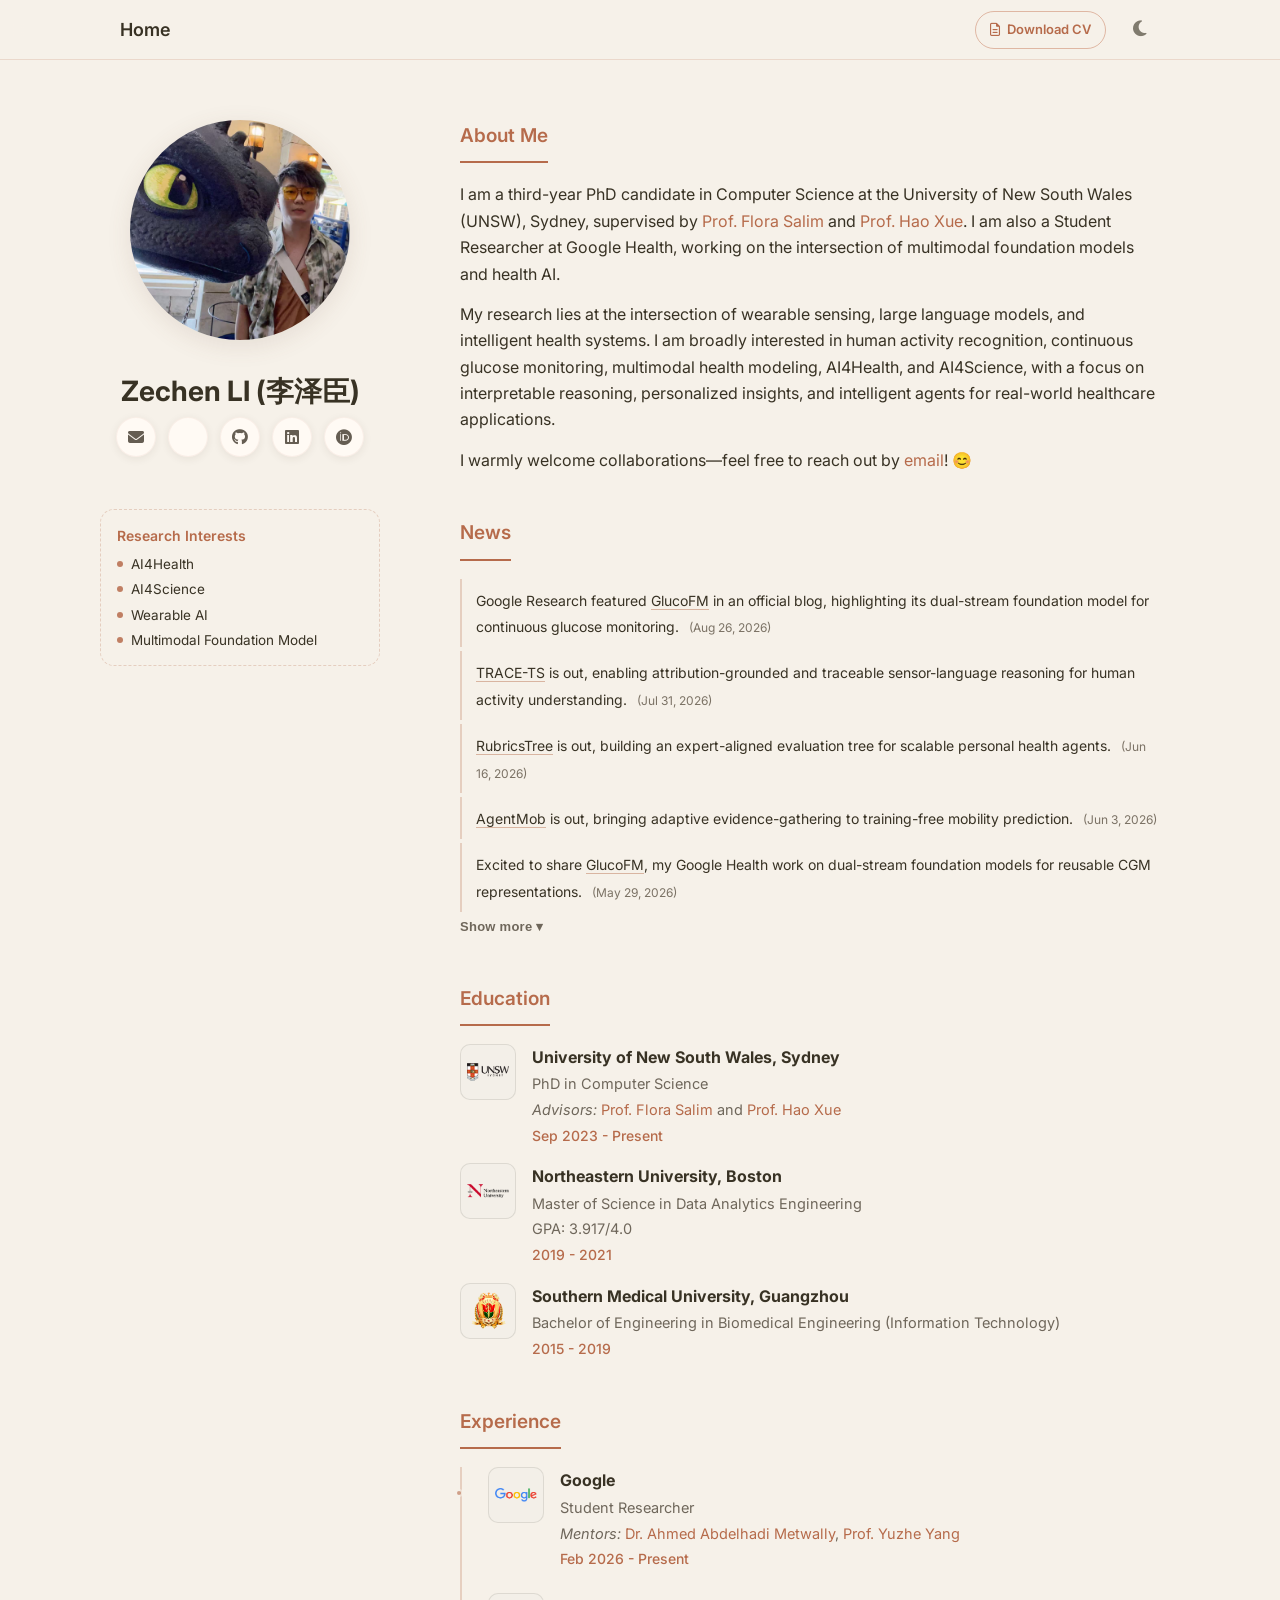
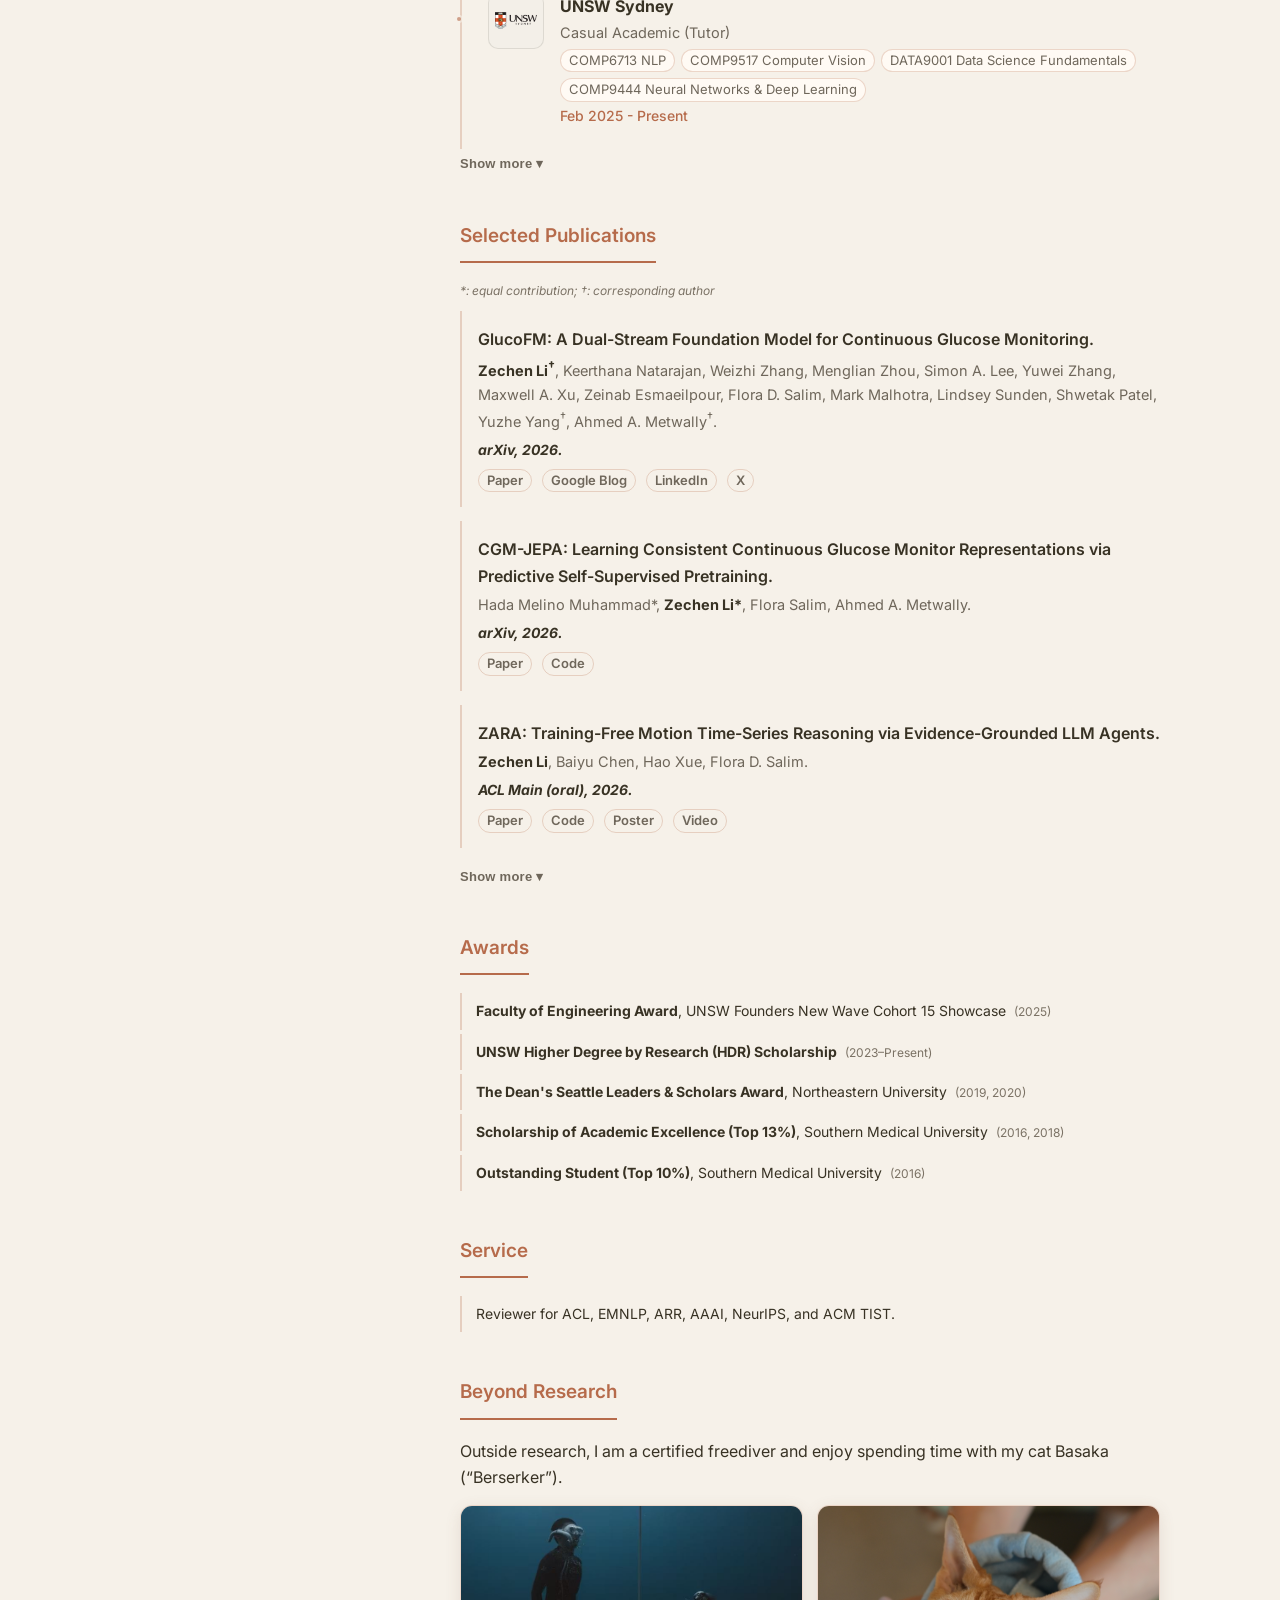
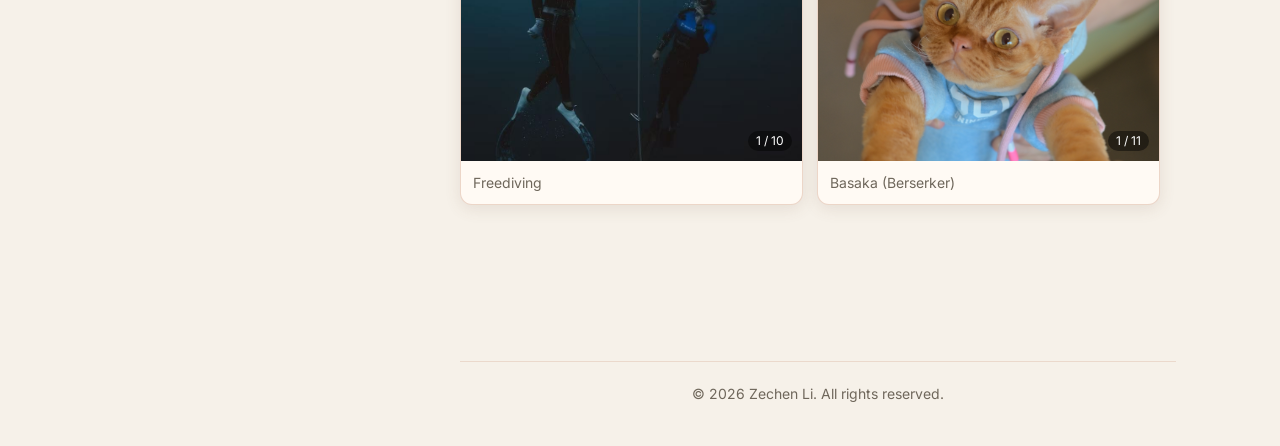
==== commit e544938e: "Add GlucoFM Google Research news" ====
--- a/index.html
+++ b/index.html
@@ -152,6 +152,10 @@
         <div class="section-body">
           <ul class="news-list" id="newsList" data-preview-count="5">
             <li class="news-item collapsible-item">
+              <span class="news-text">Google Research featured <a href="https://research.google/blog/glucofm-foundation-model-for-continuous-glucose-monitoring/" target="_blank" rel="noopener">GlucoFM</a> in an official blog, highlighting its dual-stream foundation model for continuous glucose monitoring.</span>
+              <span class="news-date">(Aug 26, 2026)</span>
+            </li>
+            <li class="news-item collapsible-item">
               <span class="news-text"><a href="https://arxiv.org/abs/2608.00200" target="_blank" rel="noopener">TRACE-TS</a> is out, enabling attribution-grounded and traceable sensor-language reasoning for human activity understanding.</span>
               <span class="news-date">(Jul 31, 2026)</span>
             </li>
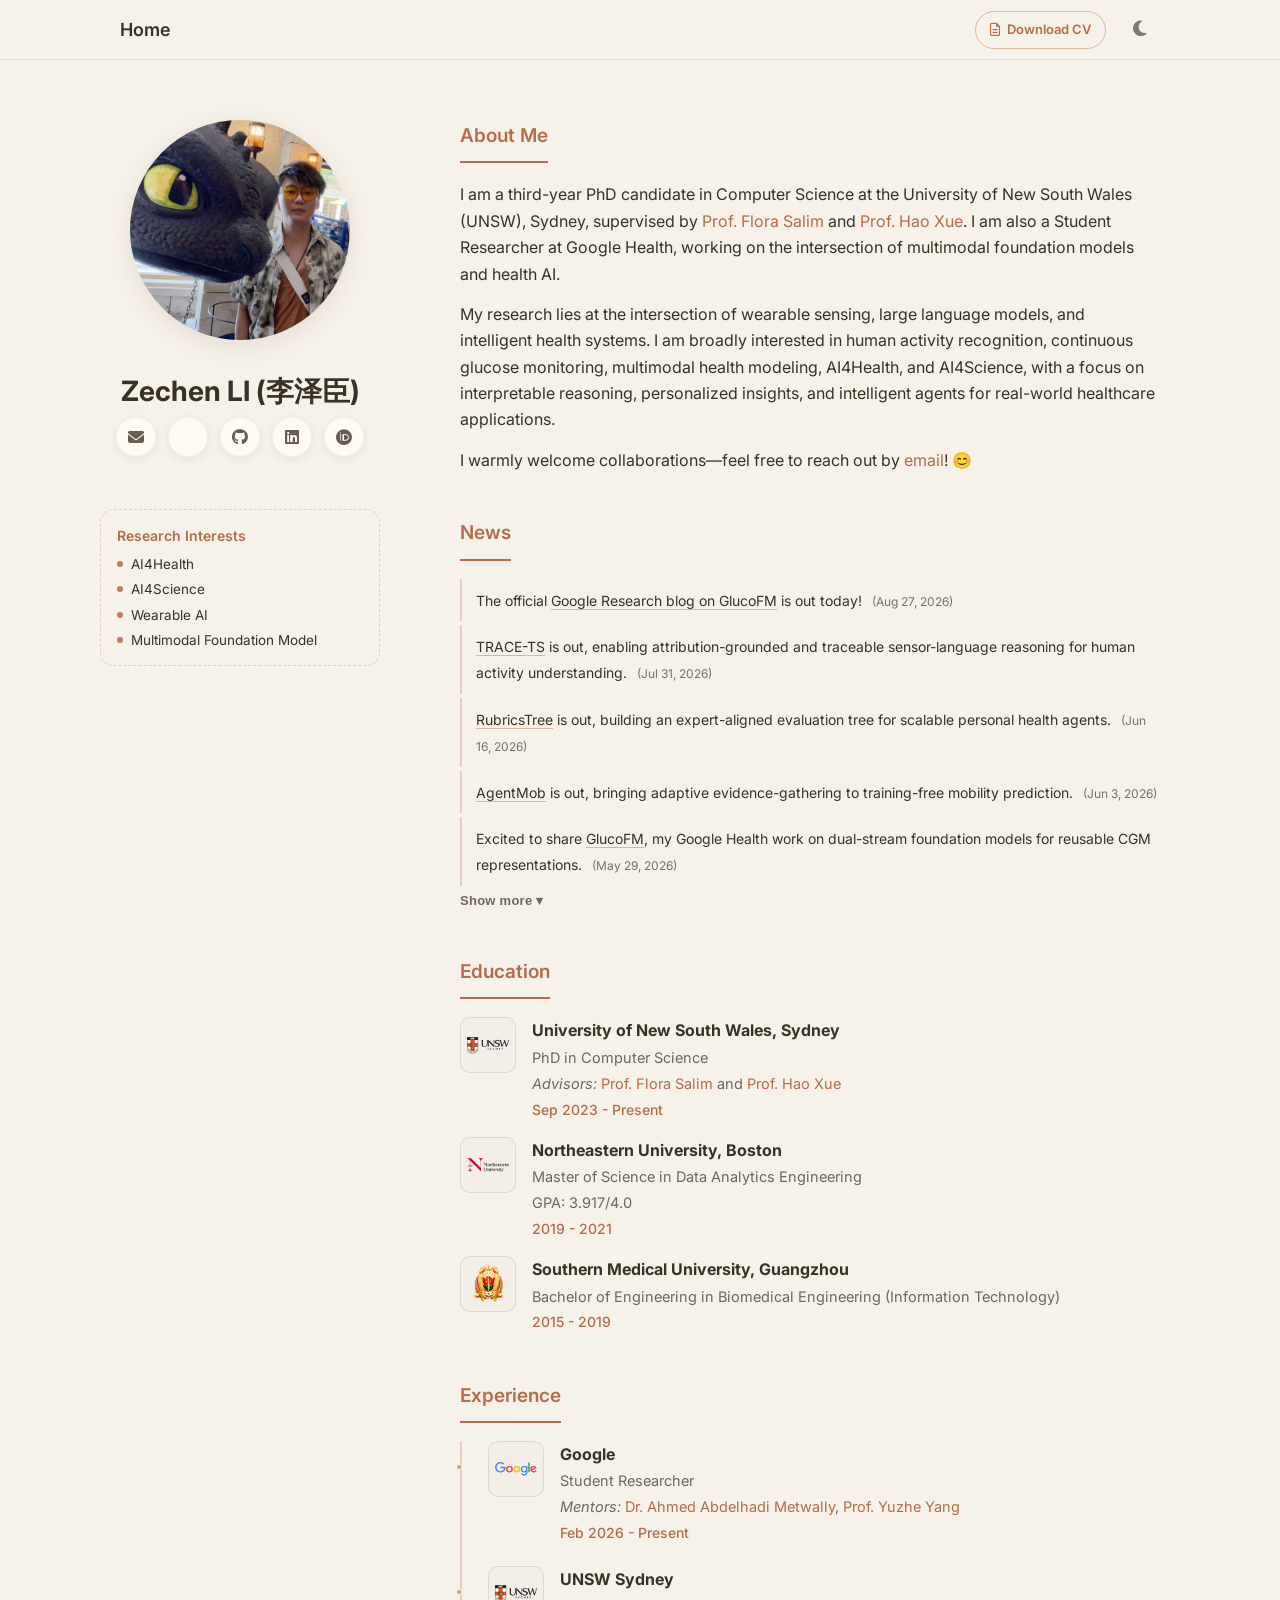
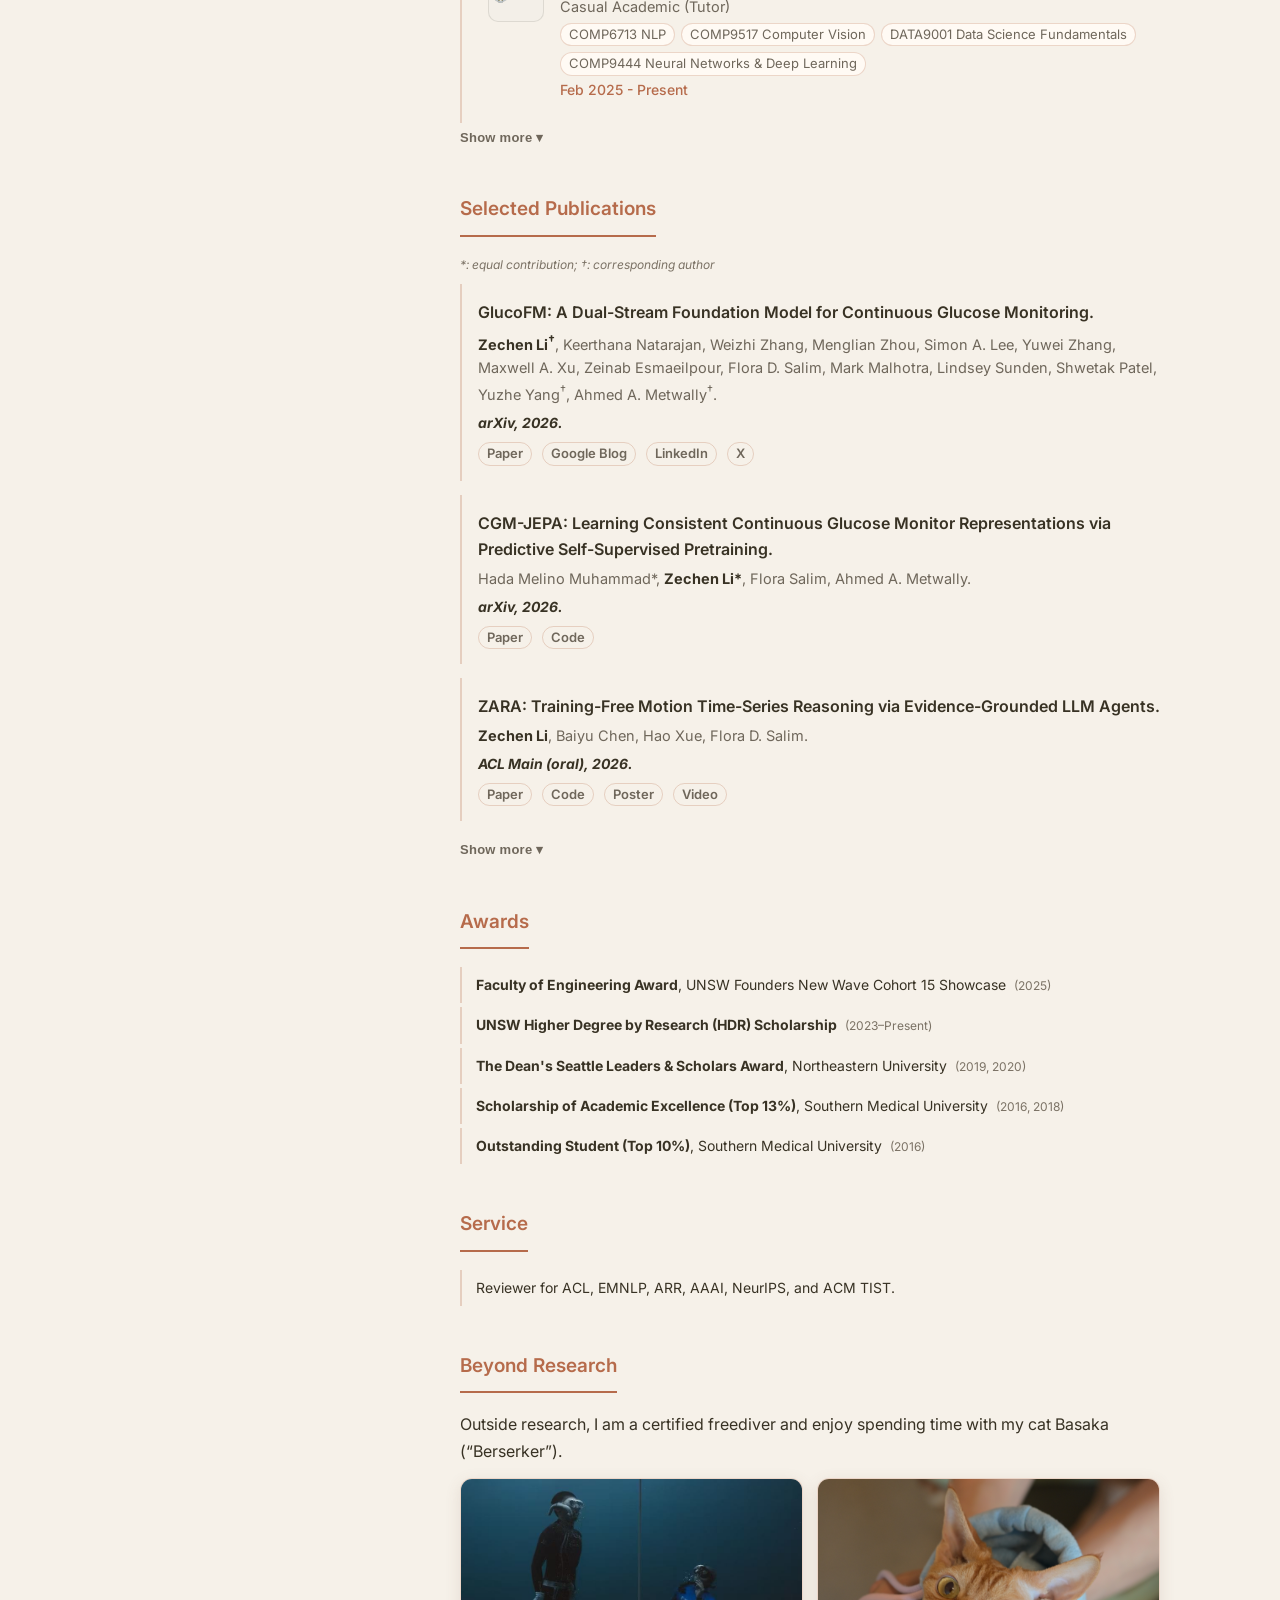
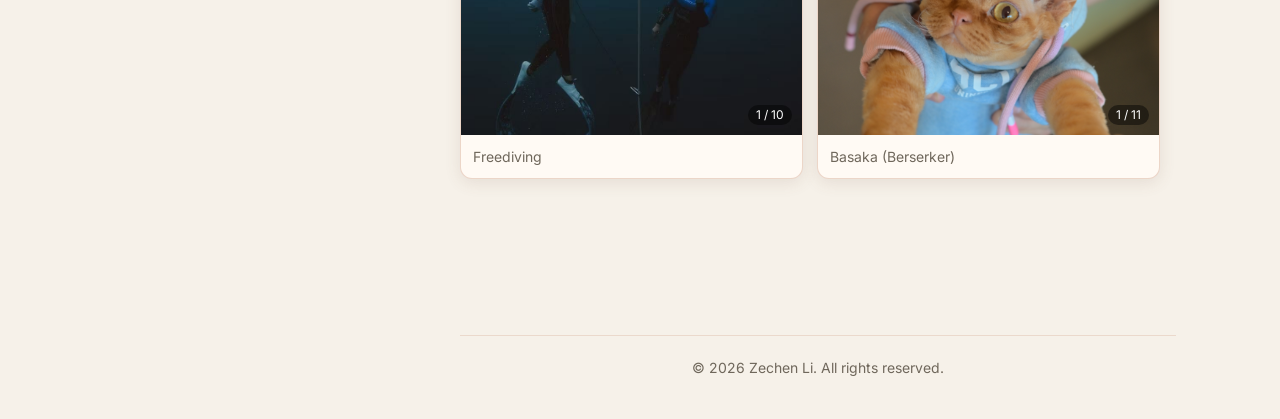
==== commit d4d9f7e3: "Clarify GlucoFM blog announcement" ====
--- a/index.html
+++ b/index.html
@@ -152,8 +152,8 @@
         <div class="section-body">
           <ul class="news-list" id="newsList" data-preview-count="5">
             <li class="news-item collapsible-item">
-              <span class="news-text">Google Research featured <a href="https://research.google/blog/glucofm-foundation-model-for-continuous-glucose-monitoring/" target="_blank" rel="noopener">GlucoFM</a> in an official blog, highlighting its dual-stream foundation model for continuous glucose monitoring.</span>
-              <span class="news-date">(Aug 26, 2026)</span>
+              <span class="news-text">The official <a href="https://research.google/blog/glucofm-foundation-model-for-continuous-glucose-monitoring/" target="_blank" rel="noopener">Google Research blog on GlucoFM</a> is out today!</span>
+              <span class="news-date">(Aug 27, 2026)</span>
             </li>
             <li class="news-item collapsible-item">
               <span class="news-text"><a href="https://arxiv.org/abs/2608.00200" target="_blank" rel="noopener">TRACE-TS</a> is out, enabling attribution-grounded and traceable sensor-language reasoning for human activity understanding.</span>
